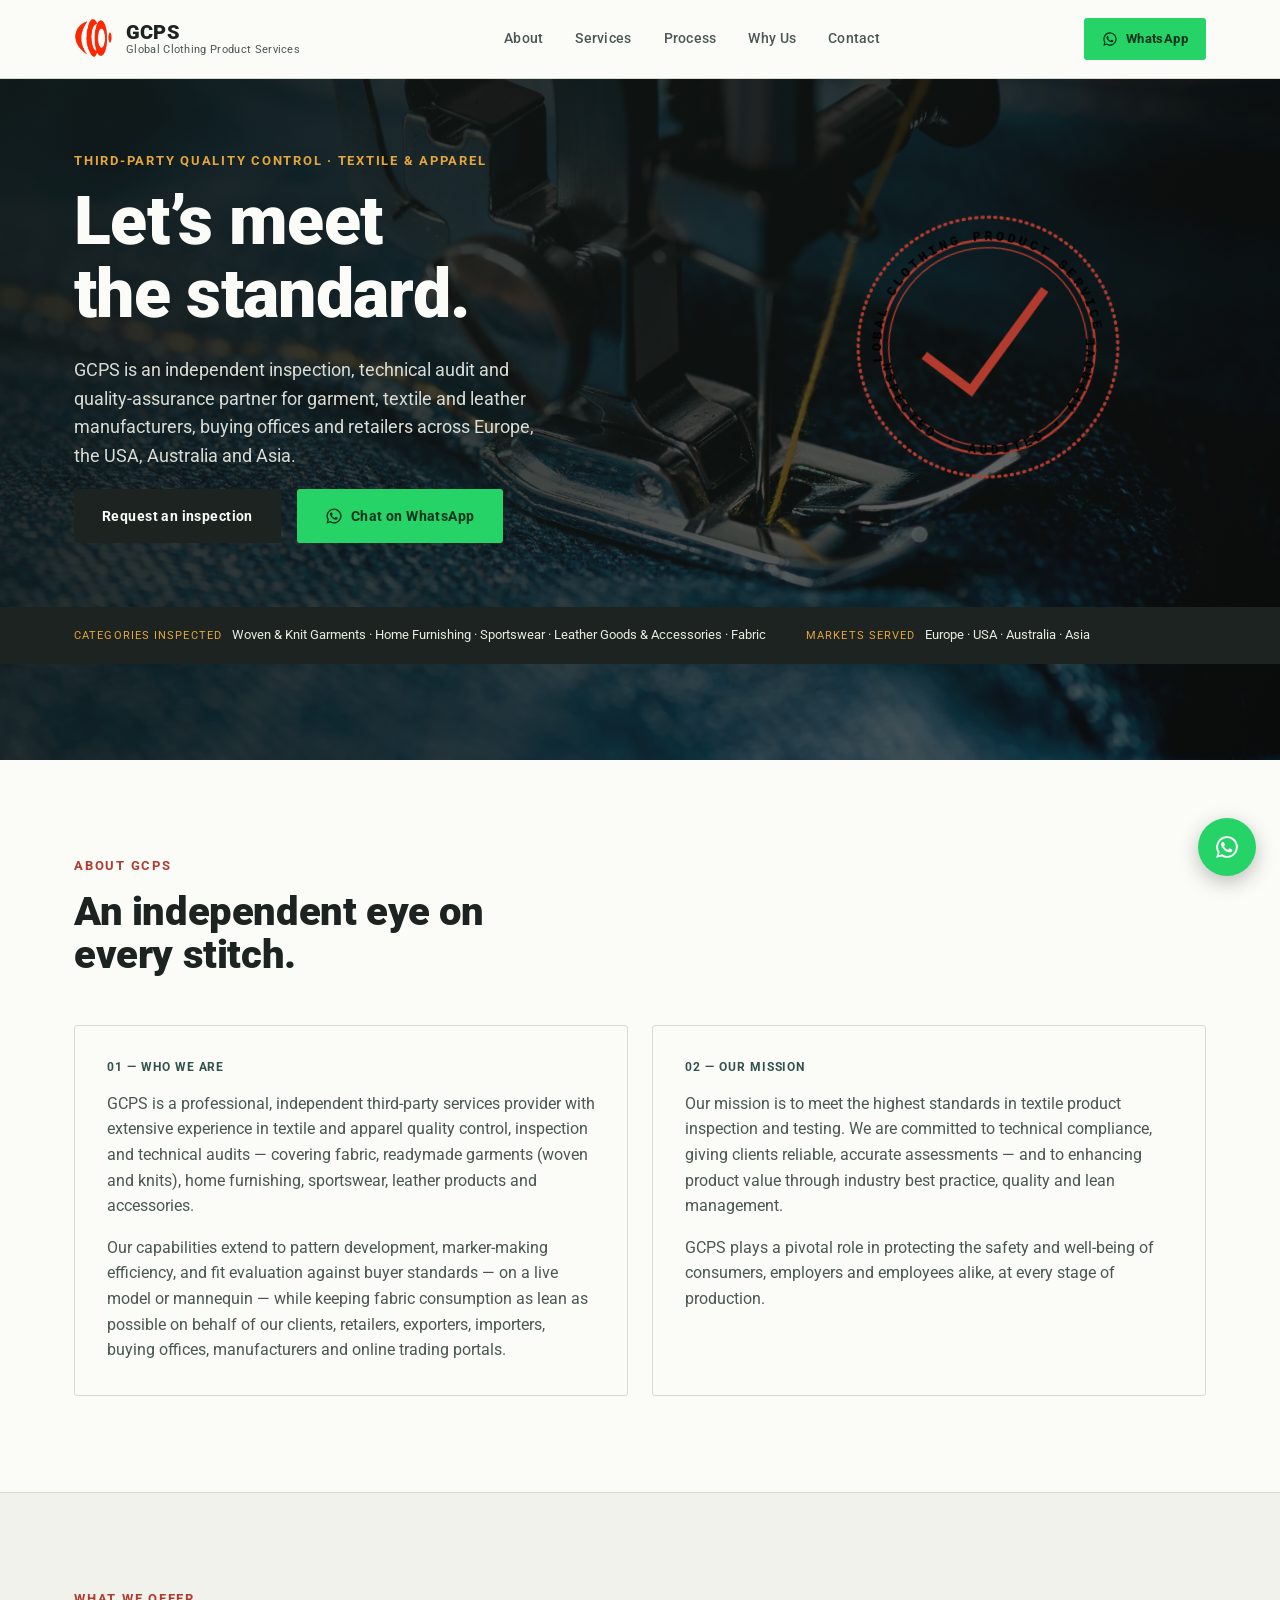
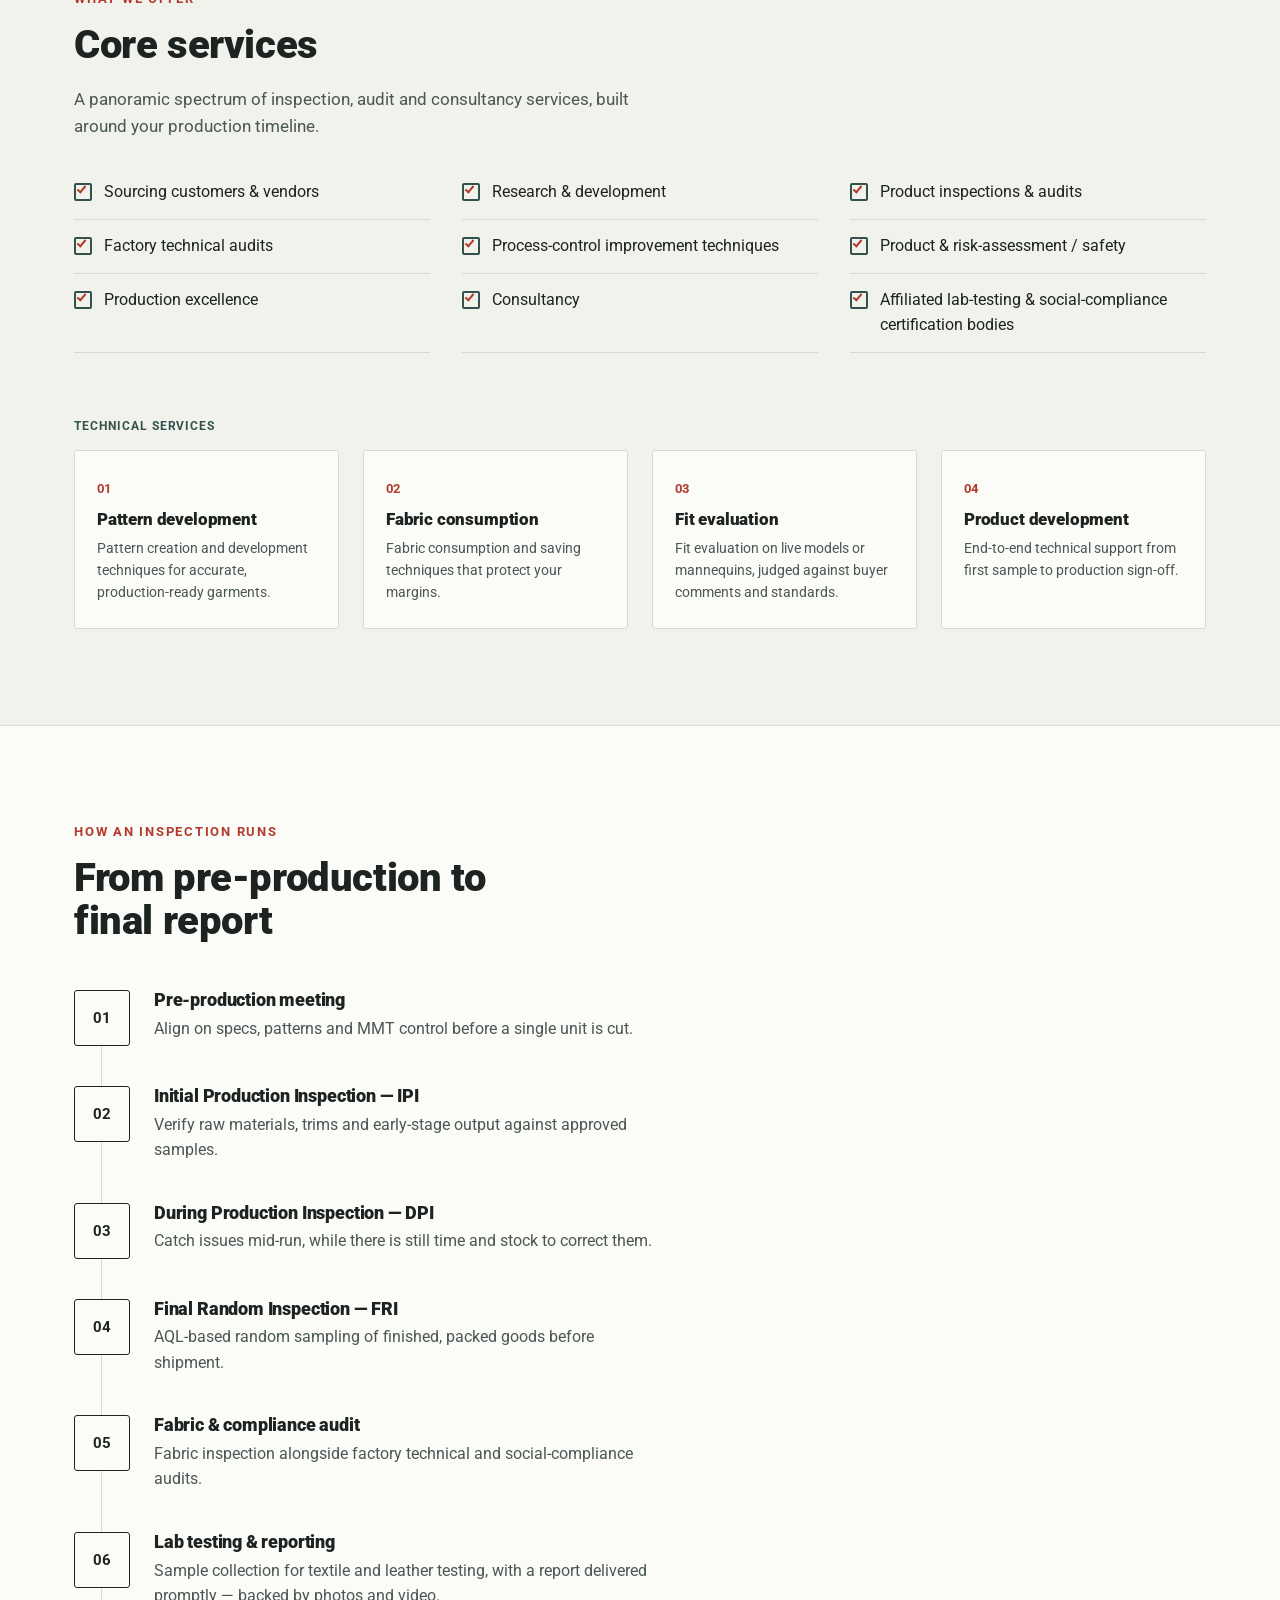
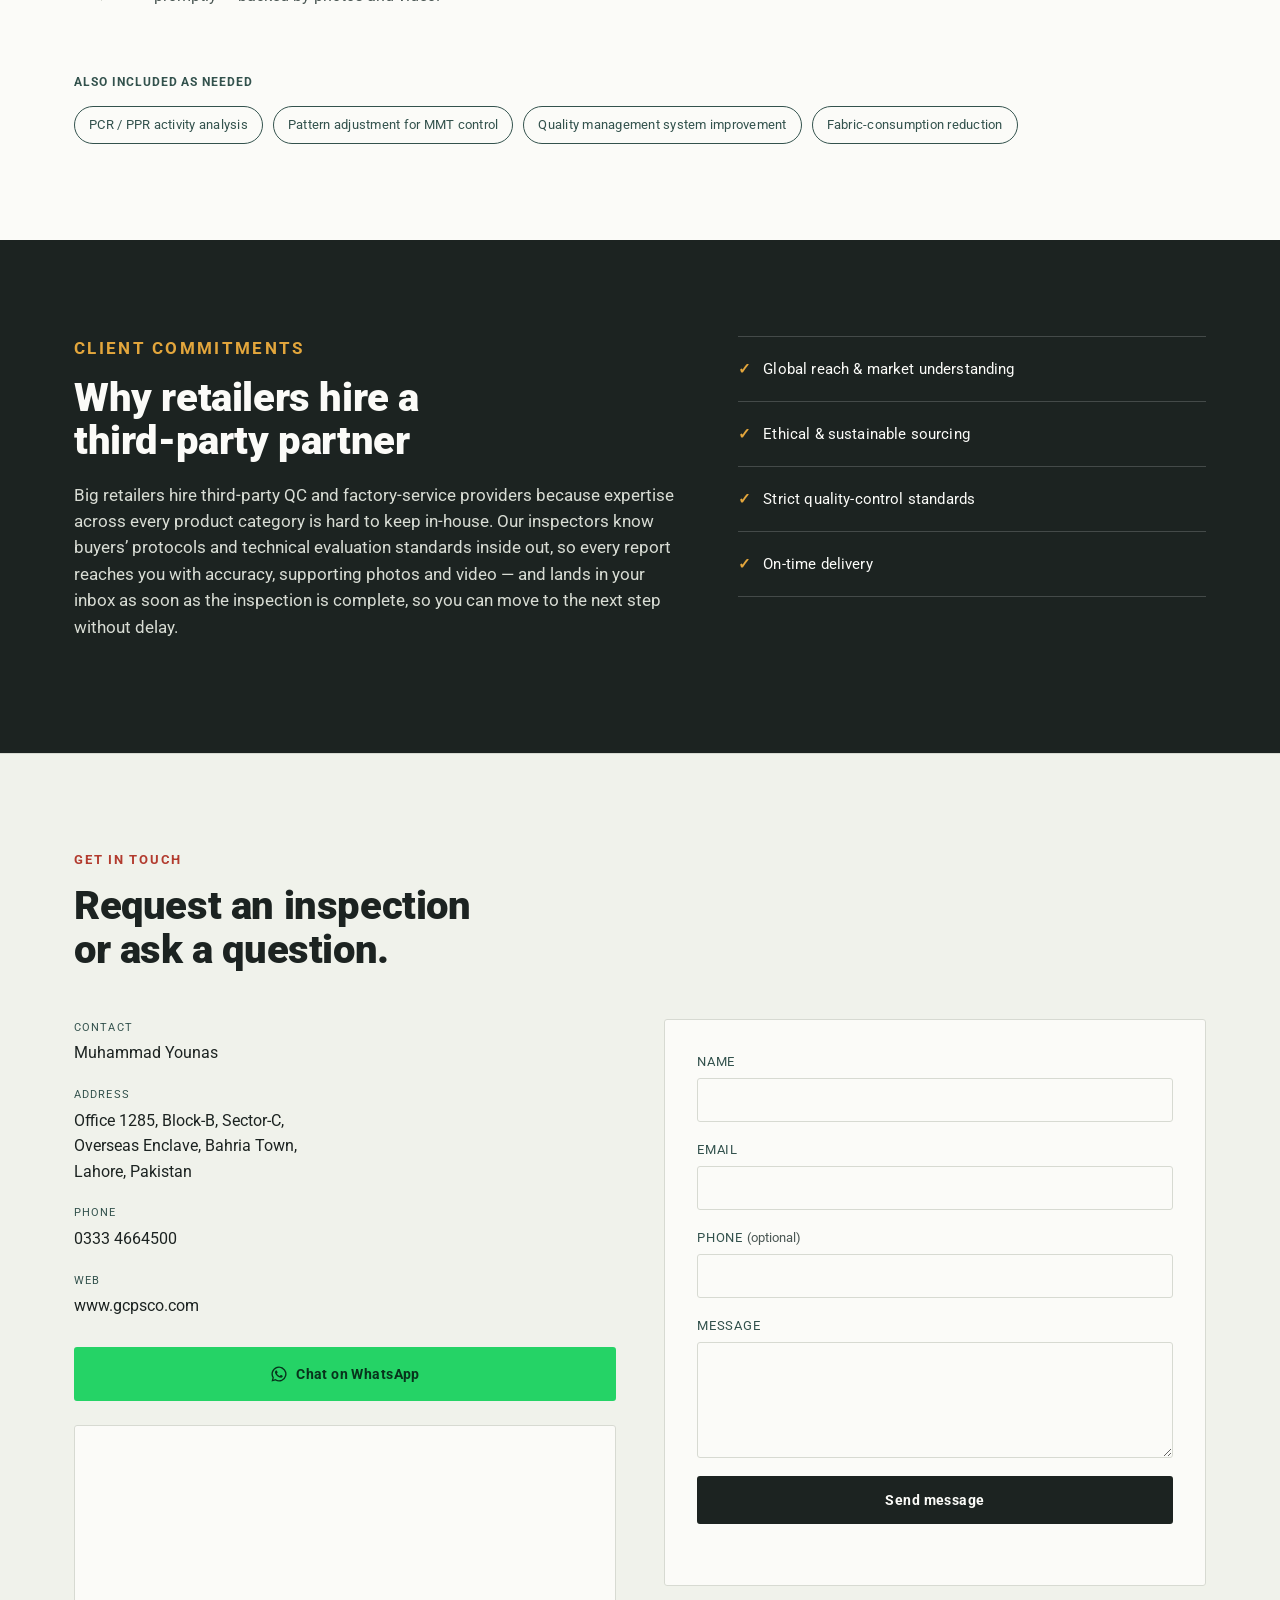
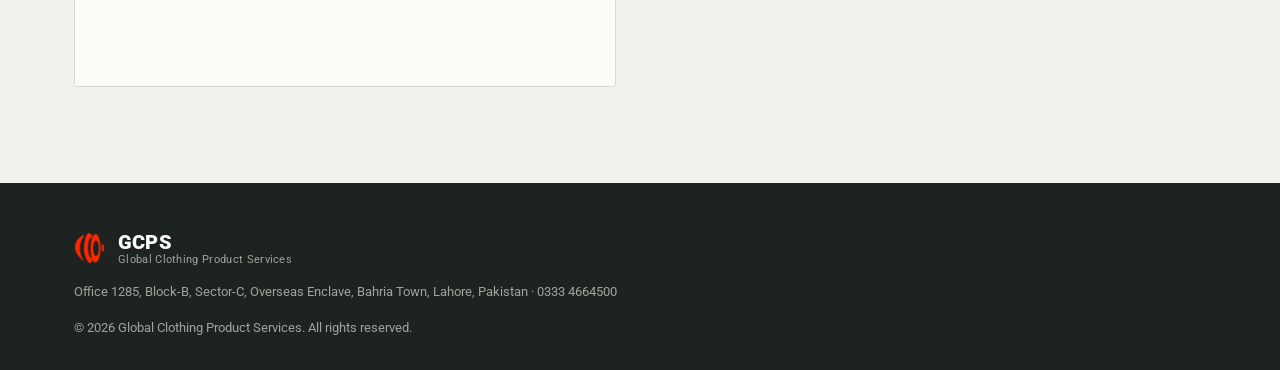
==== index.html @ 5f8834f4 "Add files via upload" ====
<!DOCTYPE html>
<html lang="en">
<head>
<meta charset="UTF-8" />
<meta name="viewport" content="width=device-width, initial-scale=1.0" />
<title>GCPS — Global Clothing Product Services | Textile &amp; Apparel Quality Control</title>
<meta name="description" content="Global Clothing Product Services (GCPS) is an independent third-party quality control, inspection and technical audit partner for garment, textile and leather manufacturers, buying offices and retailers." />

<link rel="preconnect" href="https://fonts.googleapis.com">
<link rel="preconnect" href="https://fonts.gstatic.com" crossorigin>
<link href="https://fonts.googleapis.com/css2?family=Roboto:wght@400;500;700;900&display=swap" rel="stylesheet">

<link rel="icon" type="image/png" href="[data-uri]" />
<link rel="apple-touch-icon" href="[data-uri]" />
<link rel="stylesheet" href="style.css" />
</head>
<body>

<a class="skip-link" href="#main">Skip to content</a>

<header class="site-header" id="top">
  <div class="header-inner container">
    <a class="brand" href="#top" aria-label="GCPS home">
      <span class="brand-mark">
        <img src="[data-uri]" alt="GCPS logo" class="logo-img" />
      </span>
      <span class="brand-text">
        <span class="brand-name">GCPS</span>
        <span class="brand-sub">Global Clothing Product Services</span>
      </span>
    </a>

    <nav class="site-nav" id="siteNav">
      <a href="#about">About</a>
      <a href="#services">Services</a>
      <a href="#process">Process</a>
      <a href="#why">Why Us</a>
      <a href="#contact">Contact</a>
    </nav>

    <div class="header-actions">
      <a class="btn btn-whatsapp btn-small" href="https://wa.me/923334664500?text=Hello%20GCPS%2C%20I%27d%20like%20to%20ask%20about%20an%20inspection." target="_blank" rel="noopener">
        <svg width="16" height="16" viewBox="0 0 24 24" aria-hidden="true"><path fill="currentColor" d="M12 2a10 10 0 0 0-8.6 15.1L2 22l5.1-1.3A10 10 0 1 0 12 2Zm0 18.2a8.2 8.2 0 0 1-4.2-1.2l-.3-.2-3.1.8.8-3-.2-.3A8.2 8.2 0 1 1 12 20.2Zm4.5-6.1c-.2-.1-1.5-.7-1.7-.8-.2-.1-.4-.1-.6.1s-.7.8-.9 1c-.2.2-.3.2-.6.1a6.7 6.7 0 0 1-2-1.2 7.4 7.4 0 0 1-1.4-1.7c-.1-.2 0-.4.1-.5l.4-.5.3-.4c.1-.1.1-.3 0-.4s-.6-1.5-.8-2c-.2-.5-.4-.4-.6-.4h-.5c-.2 0-.5.1-.7.3a2.9 2.9 0 0 0-.9 2.1c0 1.2.9 2.4 1 2.6.1.2 1.8 2.8 4.4 3.9a13.9 13.9 0 0 0 1.5.5 3.5 3.5 0 0 0 1.6.1c.5-.1 1.5-.6 1.7-1.2.2-.6.2-1.1.1-1.2s-.2-.2-.4-.3Z"/></svg>
        WhatsApp
      </a>
      <button class="nav-toggle" id="navToggle" aria-label="Toggle menu" aria-expanded="false" aria-controls="siteNav">
        <span></span><span></span><span></span>
      </button>
    </div>
  </div>
</header>

<main id="main">

  <!-- HERO -->
  <section class="hero" id="home">
    <div class="container hero-inner">
      <div class="hero-copy">
        <p class="eyebrow">Third-Party Quality Control · Textile &amp; Apparel</p>
        <h1>Let&rsquo;s meet<br>the standard.</h1>
        <p class="hero-lead">
          GCPS is an independent inspection, technical audit and quality-assurance
          partner for garment, textile and leather manufacturers, buying offices
          and retailers across Europe, the USA, Australia and Asia.
        </p>
        <div class="hero-actions">
          <a class="btn btn-primary" href="#contact">Request an inspection</a>
          <a class="btn btn-whatsapp" href="https://wa.me/923334664500?text=Hello%20GCPS%2C%20I%27d%20like%20to%20ask%20about%20an%20inspection." target="_blank" rel="noopener">
            <svg width="18" height="18" viewBox="0 0 24 24" aria-hidden="true"><path fill="currentColor" d="M12 2a10 10 0 0 0-8.6 15.1L2 22l5.1-1.3A10 10 0 1 0 12 2Zm0 18.2a8.2 8.2 0 0 1-4.2-1.2l-.3-.2-3.1.8.8-3-.2-.3A8.2 8.2 0 1 1 12 20.2Zm4.5-6.1c-.2-.1-1.5-.7-1.7-.8-.2-.1-.4-.1-.6.1s-.7.8-.9 1c-.2.2-.3.2-.6.1a6.7 6.7 0 0 1-2-1.2 7.4 7.4 0 0 1-1.4-1.7c-.1-.2 0-.4.1-.5l.4-.5.3-.4c.1-.1.1-.3 0-.4s-.6-1.5-.8-2c-.2-.5-.4-.4-.6-.4h-.5c-.2 0-.5.1-.7.3a2.9 2.9 0 0 0-.9 2.1c0 1.2.9 2.4 1 2.6.1.2 1.8 2.8 4.4 3.9a13.9 13.9 0 0 0 1.5.5 3.5 3.5 0 0 0 1.6.1c.5-.1 1.5-.6 1.7-1.2.2-.6.2-1.1.1-1.2s-.2-.2-.4-.3Z"/></svg>
            Chat on WhatsApp
          </a>
        </div>
      </div>

      <div class="hero-stamp" aria-hidden="true">
        <svg class="stamp-svg" viewBox="0 0 220 220">
          <defs>
            <path id="stampCircleTop" d="M 110,110 m -84,0 a 84,84 0 1,1 168,0" fill="none"/>
            <path id="stampCircleBottom" d="M 110,110 m -84,0 a 84,84 0 1,0 168,0" fill="none"/>
          </defs>
          <circle cx="110" cy="110" r="102" fill="none" stroke="currentColor" stroke-width="2.5" stroke-dasharray="1 4" stroke-linecap="round"/>
          <circle cx="110" cy="110" r="84" fill="none" stroke="currentColor" stroke-width="2"/>
          <circle cx="110" cy="110" r="78" fill="none" stroke="currentColor" stroke-width="1"/>
          <text font-family="'IBM Plex Mono', monospace" font-size="10.5" font-weight="600" letter-spacing="2.5">
            <textPath href="#stampCircleTop" startOffset="50%" text-anchor="middle">GLOBAL CLOTHING PRODUCT SERVICES</textPath>
          </text>
          <text font-family="'IBM Plex Mono', monospace" font-size="10.5" font-weight="600" letter-spacing="3">
            <textPath href="#stampCircleBottom" startOffset="50%" text-anchor="middle">INSPECTED &#8226; AUDITED &#8226; APPROVED</textPath>
          </text>
          <path d="M62 112l30 30 66-68" fill="none" stroke="currentColor" stroke-width="7" stroke-linecap="square" stroke-linejoin="miter"/>
        </svg>
      </div>
    </div>

    <div class="coverage-strip">
      <div class="container coverage-inner">
        <div class="coverage-group">
          <span class="coverage-label">Categories inspected</span>
          <span class="coverage-items">Woven &amp; Knit Garments &middot; Home Furnishing &middot; Sportswear &middot; Leather Goods &amp; Accessories &middot; Fabric</span>
        </div>
        <div class="coverage-divider" aria-hidden="true"></div>
        <div class="coverage-group">
          <span class="coverage-label">Markets served</span>
          <span class="coverage-items">Europe &middot; USA &middot; Australia &middot; Asia</span>
        </div>
      </div>
    </div>
  </section>

  <!-- ABOUT -->
  <section class="about" id="about">
    <div class="container">
      <p class="eyebrow">About GCPS</p>
      <h2>An independent eye on every stitch.</h2>

      <div class="about-grid">
        <article class="about-card reveal">
          <span class="card-label">01 &mdash; Who we are</span>
          <p>
            GCPS is a professional, independent third-party services provider with
            extensive experience in textile and apparel quality control, inspection
            and technical audits &mdash; covering fabric, readymade garments (woven and
            knits), home furnishing, sportswear, leather products and accessories.
          </p>
          <p>
            Our capabilities extend to pattern development, marker-making
            efficiency, and fit evaluation against buyer standards &mdash; on a live
            model or mannequin &mdash; while keeping fabric consumption as lean as
            possible on behalf of our clients, retailers, exporters, importers,
            buying offices, manufacturers and online trading portals.
          </p>
        </article>

        <article class="about-card reveal">
          <span class="card-label">02 &mdash; Our mission</span>
          <p>
            Our mission is to meet the highest standards in textile product
            inspection and testing. We are committed to technical compliance,
            giving clients reliable, accurate assessments &mdash; and to enhancing
            product value through industry best practice, quality and lean
            management.
          </p>
          <p>
            GCPS plays a pivotal role in protecting the safety and well-being of
            consumers, employers and employees alike, at every stage of
            production.
          </p>
        </article>
      </div>
    </div>
  </section>

  <!-- SERVICES -->
  <section class="services" id="services">
    <div class="container">
      <p class="eyebrow">What We Offer</p>
      <h2>Core services</h2>
      <p class="section-lead">
        A panoramic spectrum of inspection, audit and consultancy services,
        built around your production timeline.
      </p>

      <ul class="checklist reveal">
        <li><span class="check-box" aria-hidden="true"></span>Sourcing customers &amp; vendors</li>
        <li><span class="check-box" aria-hidden="true"></span>Research &amp; development</li>
        <li><span class="check-box" aria-hidden="true"></span>Product inspections &amp; audits</li>
        <li><span class="check-box" aria-hidden="true"></span>Factory technical audits</li>
        <li><span class="check-box" aria-hidden="true"></span>Process-control improvement techniques</li>
        <li><span class="check-box" aria-hidden="true"></span>Product &amp; risk-assessment / safety</li>
        <li><span class="check-box" aria-hidden="true"></span>Production excellence</li>
        <li><span class="check-box" aria-hidden="true"></span>Consultancy</li>
        <li><span class="check-box" aria-hidden="true"></span>Affiliated lab-testing &amp; social-compliance certification bodies</li>
      </ul>

      <div class="services-sub reveal">
        <span class="card-label">Technical services</span>
        <div class="tech-grid">
          <div class="tech-card">
            <span class="tech-index">01</span>
            <h3>Pattern development</h3>
            <p>Pattern creation and development techniques for accurate, production-ready garments.</p>
          </div>
          <div class="tech-card">
            <span class="tech-index">02</span>
            <h3>Fabric consumption</h3>
            <p>Fabric consumption and saving techniques that protect your margins.</p>
          </div>
          <div class="tech-card">
            <span class="tech-index">03</span>
            <h3>Fit evaluation</h3>
            <p>Fit evaluation on live models or mannequins, judged against buyer comments and standards.</p>
          </div>
          <div class="tech-card">
            <span class="tech-index">04</span>
            <h3>Product development</h3>
            <p>End-to-end technical support from first sample to production sign-off.</p>
          </div>
        </div>
      </div>
    </div>
  </section>

  <!-- PROCESS -->
  <section class="process" id="process">
    <div class="container">
      <p class="eyebrow">How An Inspection Runs</p>
      <h2>From pre-production to final report</h2>

      <ol class="timeline reveal">
        <li>
          <span class="timeline-index">01</span>
          <div>
            <h3>Pre-production meeting</h3>
            <p>Align on specs, patterns and MMT control before a single unit is cut.</p>
          </div>
        </li>
        <li>
          <span class="timeline-index">02</span>
          <div>
            <h3>Initial Production Inspection &mdash; IPI</h3>
            <p>Verify raw materials, trims and early-stage output against approved samples.</p>
          </div>
        </li>
        <li>
          <span class="timeline-index">03</span>
          <div>
            <h3>During Production Inspection &mdash; DPI</h3>
            <p>Catch issues mid-run, while there is still time and stock to correct them.</p>
          </div>
        </li>
        <li>
          <span class="timeline-index">04</span>
          <div>
            <h3>Final Random Inspection &mdash; FRI</h3>
            <p>AQL-based random sampling of finished, packed goods before shipment.</p>
          </div>
        </li>
        <li>
          <span class="timeline-index">05</span>
          <div>
            <h3>Fabric &amp; compliance audit</h3>
            <p>Fabric inspection alongside factory technical and social-compliance audits.</p>
          </div>
        </li>
        <li>
          <span class="timeline-index">06</span>
          <div>
            <h3>Lab testing &amp; reporting</h3>
            <p>Sample collection for textile and leather testing, with a report delivered promptly &mdash; backed by photos and video.</p>
          </div>
        </li>
      </ol>

      <div class="support-tags reveal">
        <span class="card-label">Also included as needed</span>
        <div class="tag-row">
          <span class="tag">PCR / PPR activity analysis</span>
          <span class="tag">Pattern adjustment for MMT control</span>
          <span class="tag">Quality management system improvement</span>
          <span class="tag">Fabric-consumption reduction</span>
        </div>
      </div>
    </div>
  </section>

  <!-- WHY -->
  <section class="why" id="why">
    <div class="container why-grid">
      <div>
        <p class="eyebrow">Client Commitments</p>
        <h2>Why retailers hire a third-party partner</h2>
        <p>
          Big retailers hire third-party QC and factory-service providers because
          expertise across every product category is hard to keep in-house. Our
          inspectors know buyers&rsquo; protocols and technical evaluation standards
          inside out, so every report reaches you with accuracy, supporting
          photos and video &mdash; and lands in your inbox as soon as the inspection
          is complete, so you can move to the next step without delay.
        </p>
      </div>
      <ul class="commitment-list reveal">
        <li>Global reach &amp; market understanding</li>
        <li>Ethical &amp; sustainable sourcing</li>
        <li>Strict quality-control standards</li>
        <li>On-time delivery</li>
      </ul>
    </div>
  </section>

  <!-- CONTACT -->
  <section class="contact" id="contact">
    <div class="container">
      <p class="eyebrow">Get In Touch</p>
      <h2>Request an inspection or ask a question.</h2>

      <div class="contact-grid">
        <div class="contact-details reveal">
          <dl>
            <div>
              <dt>Contact</dt>
              <dd>Muhammad Younas</dd>
            </div>
            <div>
              <dt>Address</dt>
              <dd>Office 1285, Block-B, Sector-C,<br>Overseas Enclave, Bahria Town,<br>Lahore, Pakistan</dd>
            </div>
            <div>
              <dt>Phone</dt>
              <dd><a href="tel:+923334664500">0333&nbsp;4664500</a></dd>
            </div>
            <div>
              <dt>Web</dt>
              <dd><a href="https://www.gcpsco.com" target="_blank" rel="noopener">www.gcpsco.com</a></dd>
            </div>
          </dl>

          <a class="btn btn-whatsapp btn-block" href="https://wa.me/923334664500?text=Hello%20GCPS%2C%20I%27d%20like%20to%20ask%20about%20an%20inspection." target="_blank" rel="noopener">
            <svg width="18" height="18" viewBox="0 0 24 24" aria-hidden="true"><path fill="currentColor" d="M12 2a10 10 0 0 0-8.6 15.1L2 22l5.1-1.3A10 10 0 1 0 12 2Zm0 18.2a8.2 8.2 0 0 1-4.2-1.2l-.3-.2-3.1.8.8-3-.2-.3A8.2 8.2 0 1 1 12 20.2Zm4.5-6.1c-.2-.1-1.5-.7-1.7-.8-.2-.1-.4-.1-.6.1s-.7.8-.9 1c-.2.2-.3.2-.6.1a6.7 6.7 0 0 1-2-1.2 7.4 7.4 0 0 1-1.4-1.7c-.1-.2 0-.4.1-.5l.4-.5.3-.4c.1-.1.1-.3 0-.4s-.6-1.5-.8-2c-.2-.5-.4-.4-.6-.4h-.5c-.2 0-.5.1-.7.3a2.9 2.9 0 0 0-.9 2.1c0 1.2.9 2.4 1 2.6.1.2 1.8 2.8 4.4 3.9a13.9 13.9 0 0 0 1.5.5 3.5 3.5 0 0 0 1.6.1c.5-.1 1.5-.6 1.7-1.2.2-.6.2-1.1.1-1.2s-.2-.2-.4-.3Z"/></svg>
            Chat on WhatsApp
          </a>

          <div class="map-embed">
            <iframe
              title="GCPS location — Bahria Town, Lahore"
              src="https://www.google.com/maps?q=Overseas+Enclave+Sector+C+Bahria+Town+Lahore+Pakistan&output=embed"
              loading="lazy"
              referrerpolicy="no-referrer-when-downgrade">
            </iframe>
          </div>
        </div>

        <form class="contact-form reveal" id="contactForm" novalidate>
          <div class="form-row">
            <label for="name">Name</label>
            <input type="text" id="name" name="name" required autocomplete="name" />
          </div>
          <div class="form-row">
            <label for="email">Email</label>
            <input type="email" id="email" name="email" required autocomplete="email" />
          </div>
          <div class="form-row">
            <label for="phone">Phone <span>(optional)</span></label>
            <input type="tel" id="phone" name="phone" autocomplete="tel" />
          </div>
          <div class="form-row">
            <label for="message">Message</label>
            <textarea id="message" name="message" rows="5" required></textarea>
          </div>
          <button type="submit" class="btn btn-primary btn-block">Send message</button>
          <p class="form-note" id="formNote" role="status" aria-live="polite"></p>
        </form>
      </div>
    </div>
  </section>

</main>

<footer class="site-footer">
  <div class="container footer-inner">
    <div class="brand footer-brand">
      <span class="brand-mark">
        <img src="[data-uri]" alt="GCPS logo" class="logo-img" />
      </span>
      <span class="brand-text">
        <span class="brand-name">GCPS</span>
        <span class="brand-sub">Global Clothing Product Services</span>
      </span>
    </div>
    <p class="footer-address">Office 1285, Block-B, Sector-C, Overseas Enclave, Bahria Town, Lahore, Pakistan &middot; <a href="tel:+923334664500">0333 4664500</a></p>
    <p class="footer-copy">&copy; <span id="year"></span> Global Clothing Product Services. All rights reserved.</p>
  </div>
</footer>

<a class="whatsapp-float" href="https://wa.me/923334664500?text=Hello%20GCPS%2C%20I%27d%20like%20to%20ask%20about%20an%20inspection." target="_blank" rel="noopener" aria-label="Chat with GCPS on WhatsApp">
  <svg width="26" height="26" viewBox="0 0 24 24" aria-hidden="true"><path fill="currentColor" d="M12 2a10 10 0 0 0-8.6 15.1L2 22l5.1-1.3A10 10 0 1 0 12 2Zm0 18.2a8.2 8.2 0 0 1-4.2-1.2l-.3-.2-3.1.8.8-3-.2-.3A8.2 8.2 0 1 1 12 20.2Zm4.5-6.1c-.2-.1-1.5-.7-1.7-.8-.2-.1-.4-.1-.6.1s-.7.8-.9 1c-.2.2-.3.2-.6.1a6.7 6.7 0 0 1-2-1.2 7.4 7.4 0 0 1-1.4-1.7c-.1-.2 0-.4.1-.5l.4-.5.3-.4c.1-.1.1-.3 0-.4s-.6-1.5-.8-2c-.2-.5-.4-.4-.6-.4h-.5c-.2 0-.5.1-.7.3a2.9 2.9 0 0 0-.9 2.1c0 1.2.9 2.4 1 2.6.1.2 1.8 2.8 4.4 3.9a13.9 13.9 0 0 0 1.5.5 3.5 3.5 0 0 0 1.6.1c.5-.1 1.5-.6 1.7-1.2.2-.6.2-1.1.1-1.2s-.2-.2-.4-.3Z"/></svg>
</a>

<button class="back-to-top" id="backToTop" aria-label="Back to top">
  <svg width="18" height="18" viewBox="0 0 24 24"><path fill="none" stroke="currentColor" stroke-width="2.5" d="M6 14l6-6 6 6"/></svg>
</button>

<script src="script.js"></script>
</body>
</html>
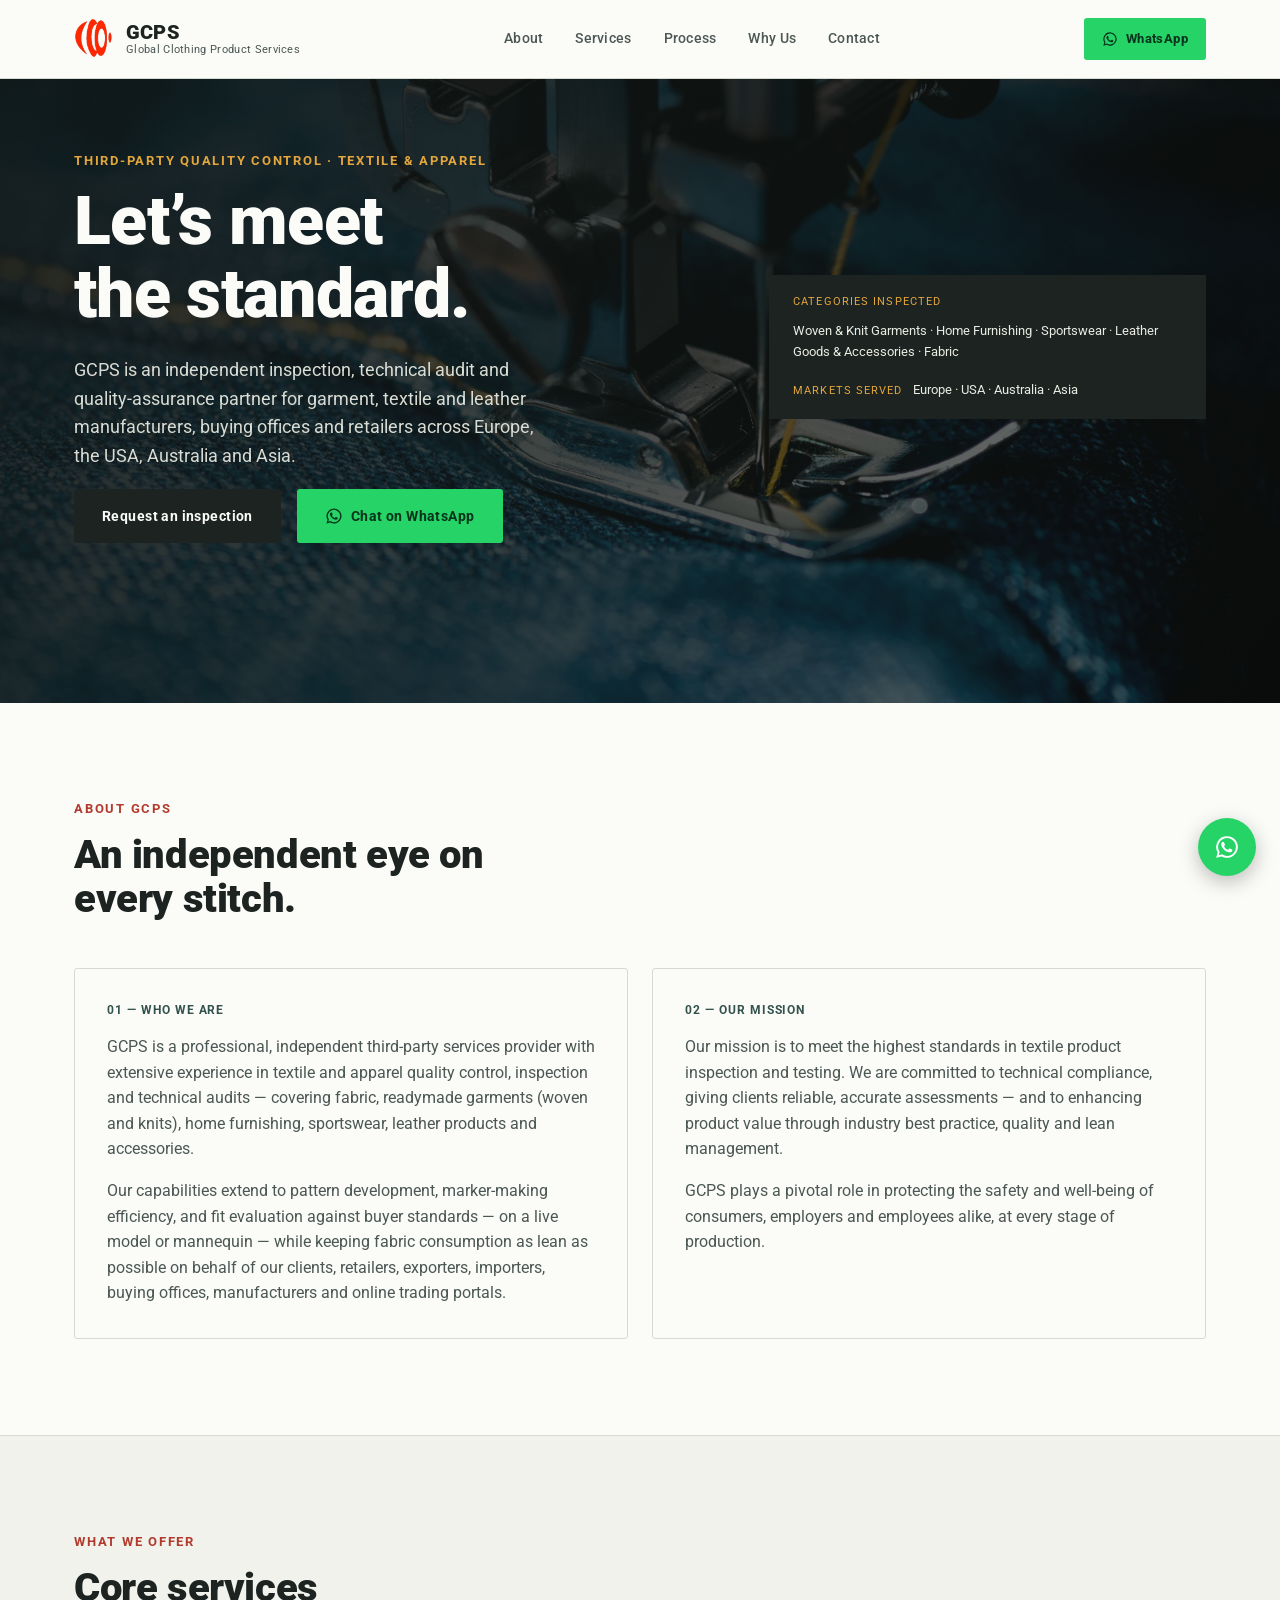
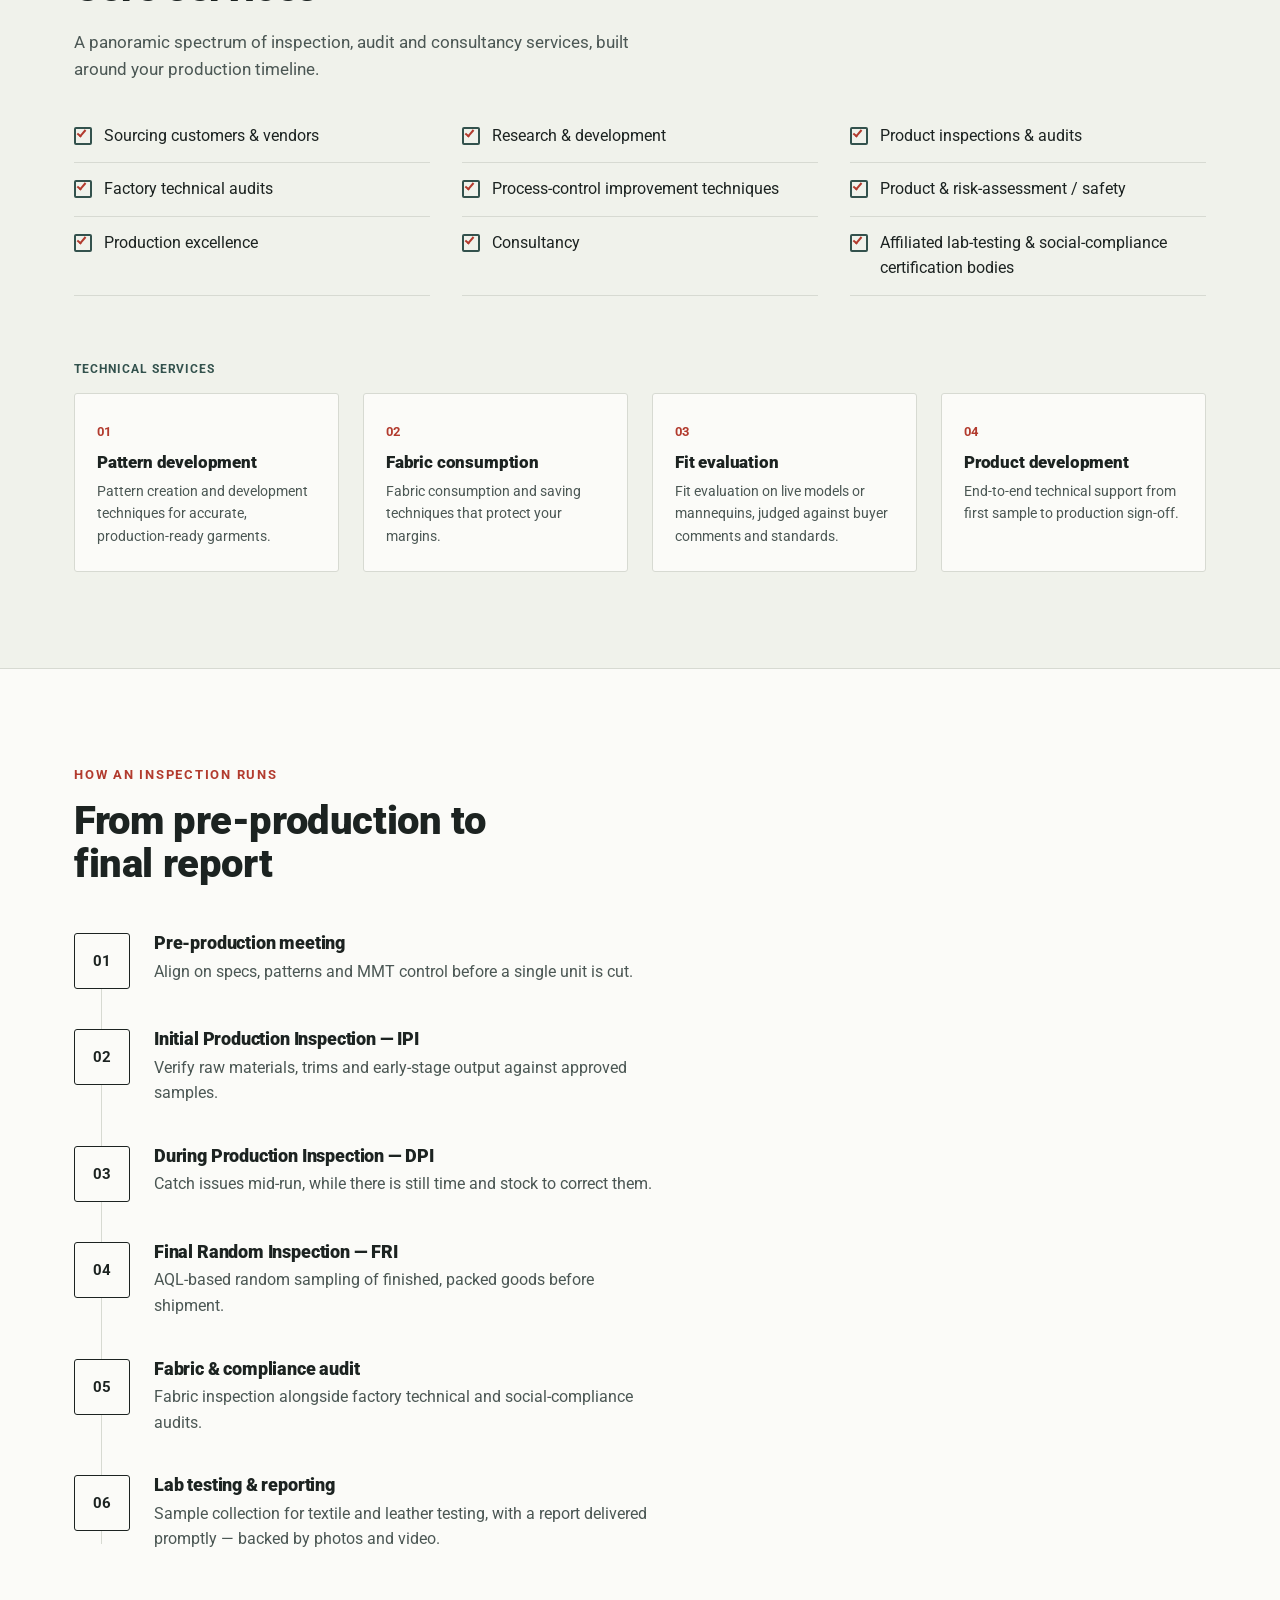
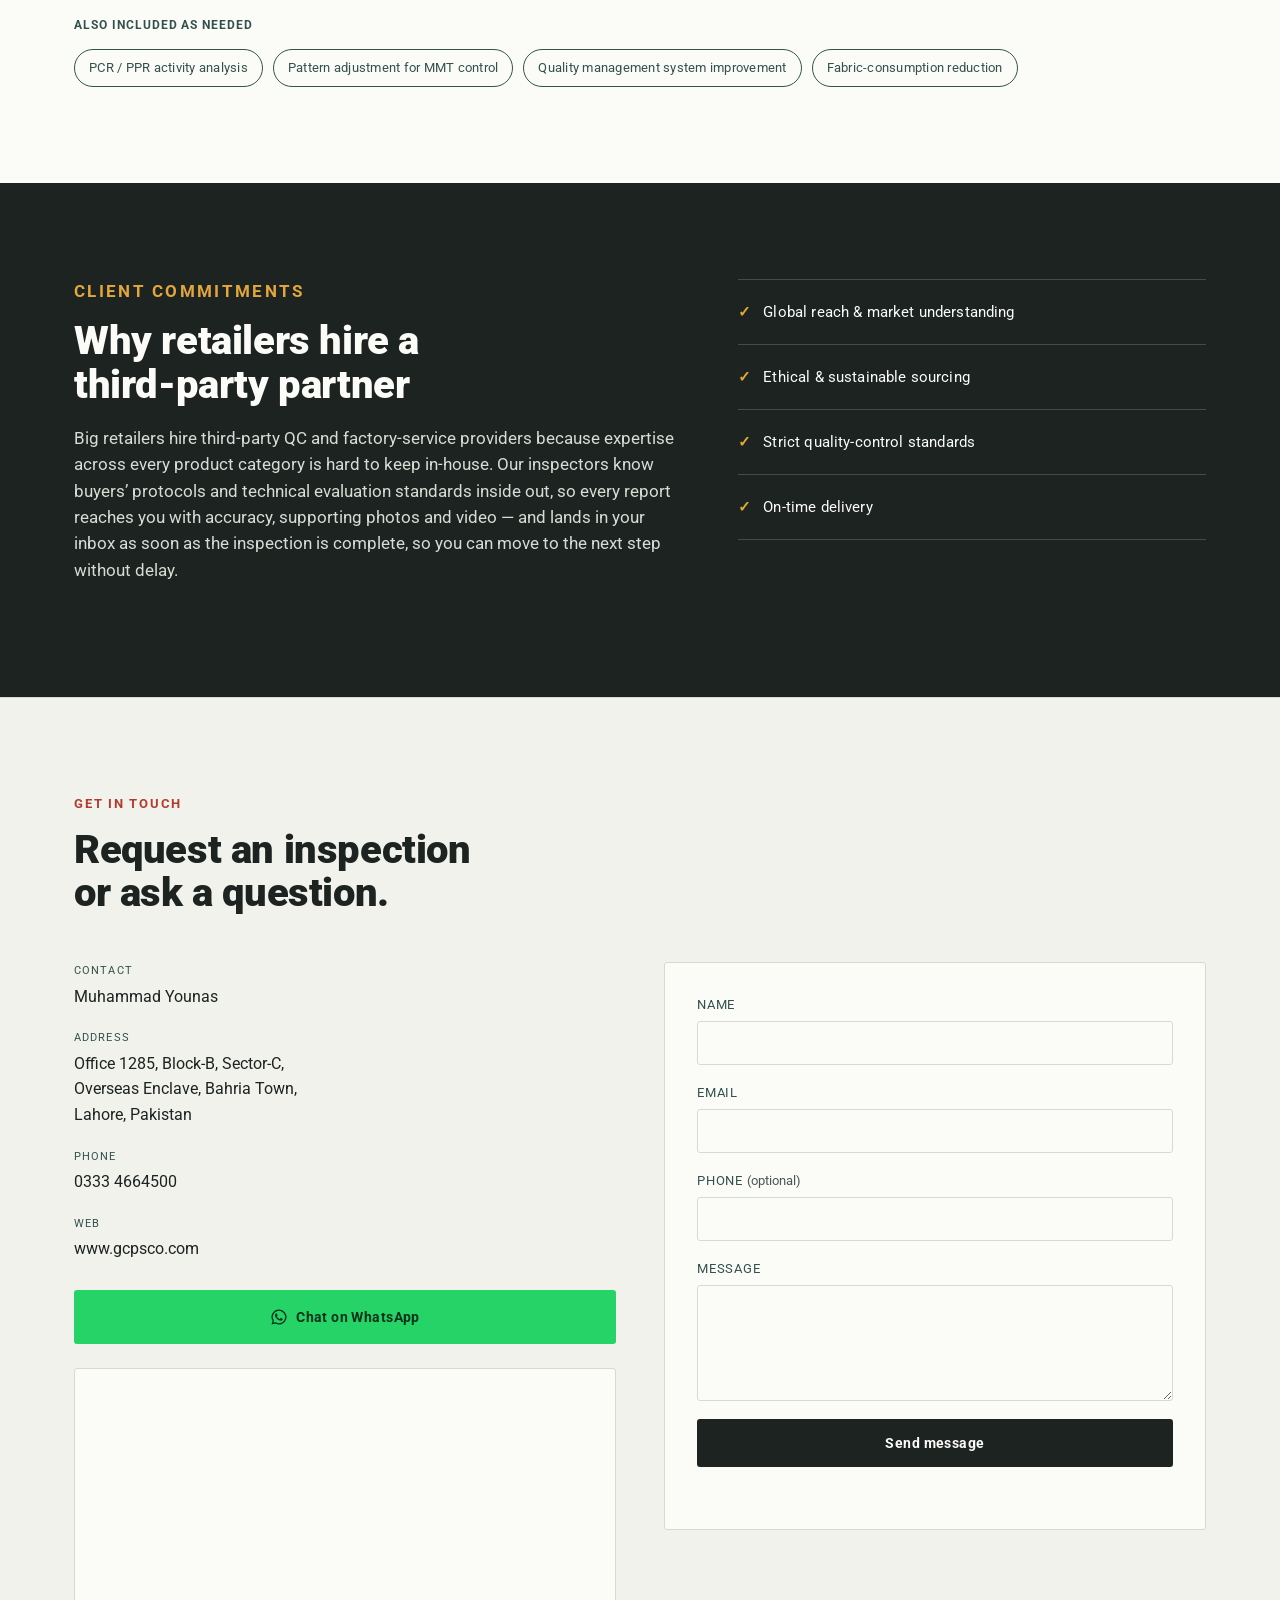
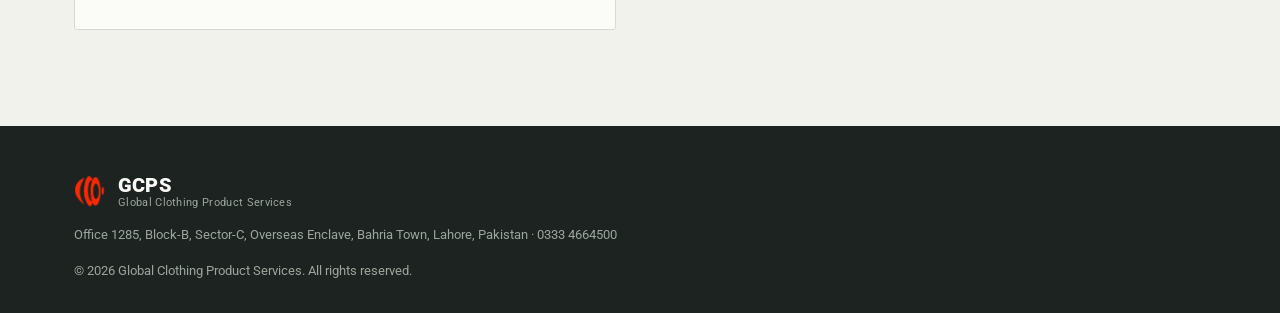
==== commit ea355af1: "index.html" ====
--- a/index.html
+++ b/index.html
@@ -71,26 +71,6 @@
           </a>
         </div>
       </div>
-
-      <div class="hero-stamp" aria-hidden="true">
-        <svg class="stamp-svg" viewBox="0 0 220 220">
-          <defs>
-            <path id="stampCircleTop" d="M 110,110 m -84,0 a 84,84 0 1,1 168,0" fill="none"/>
-            <path id="stampCircleBottom" d="M 110,110 m -84,0 a 84,84 0 1,0 168,0" fill="none"/>
-          </defs>
-          <circle cx="110" cy="110" r="102" fill="none" stroke="currentColor" stroke-width="2.5" stroke-dasharray="1 4" stroke-linecap="round"/>
-          <circle cx="110" cy="110" r="84" fill="none" stroke="currentColor" stroke-width="2"/>
-          <circle cx="110" cy="110" r="78" fill="none" stroke="currentColor" stroke-width="1"/>
-          <text font-family="'IBM Plex Mono', monospace" font-size="10.5" font-weight="600" letter-spacing="2.5">
-            <textPath href="#stampCircleTop" startOffset="50%" text-anchor="middle">GLOBAL CLOTHING PRODUCT SERVICES</textPath>
-          </text>
-          <text font-family="'IBM Plex Mono', monospace" font-size="10.5" font-weight="600" letter-spacing="3">
-            <textPath href="#stampCircleBottom" startOffset="50%" text-anchor="middle">INSPECTED &#8226; AUDITED &#8226; APPROVED</textPath>
-          </text>
-          <path d="M62 112l30 30 66-68" fill="none" stroke="currentColor" stroke-width="7" stroke-linecap="square" stroke-linejoin="miter"/>
-        </svg>
-      </div>
-    </div>
 
     <div class="coverage-strip">
       <div class="container coverage-inner">
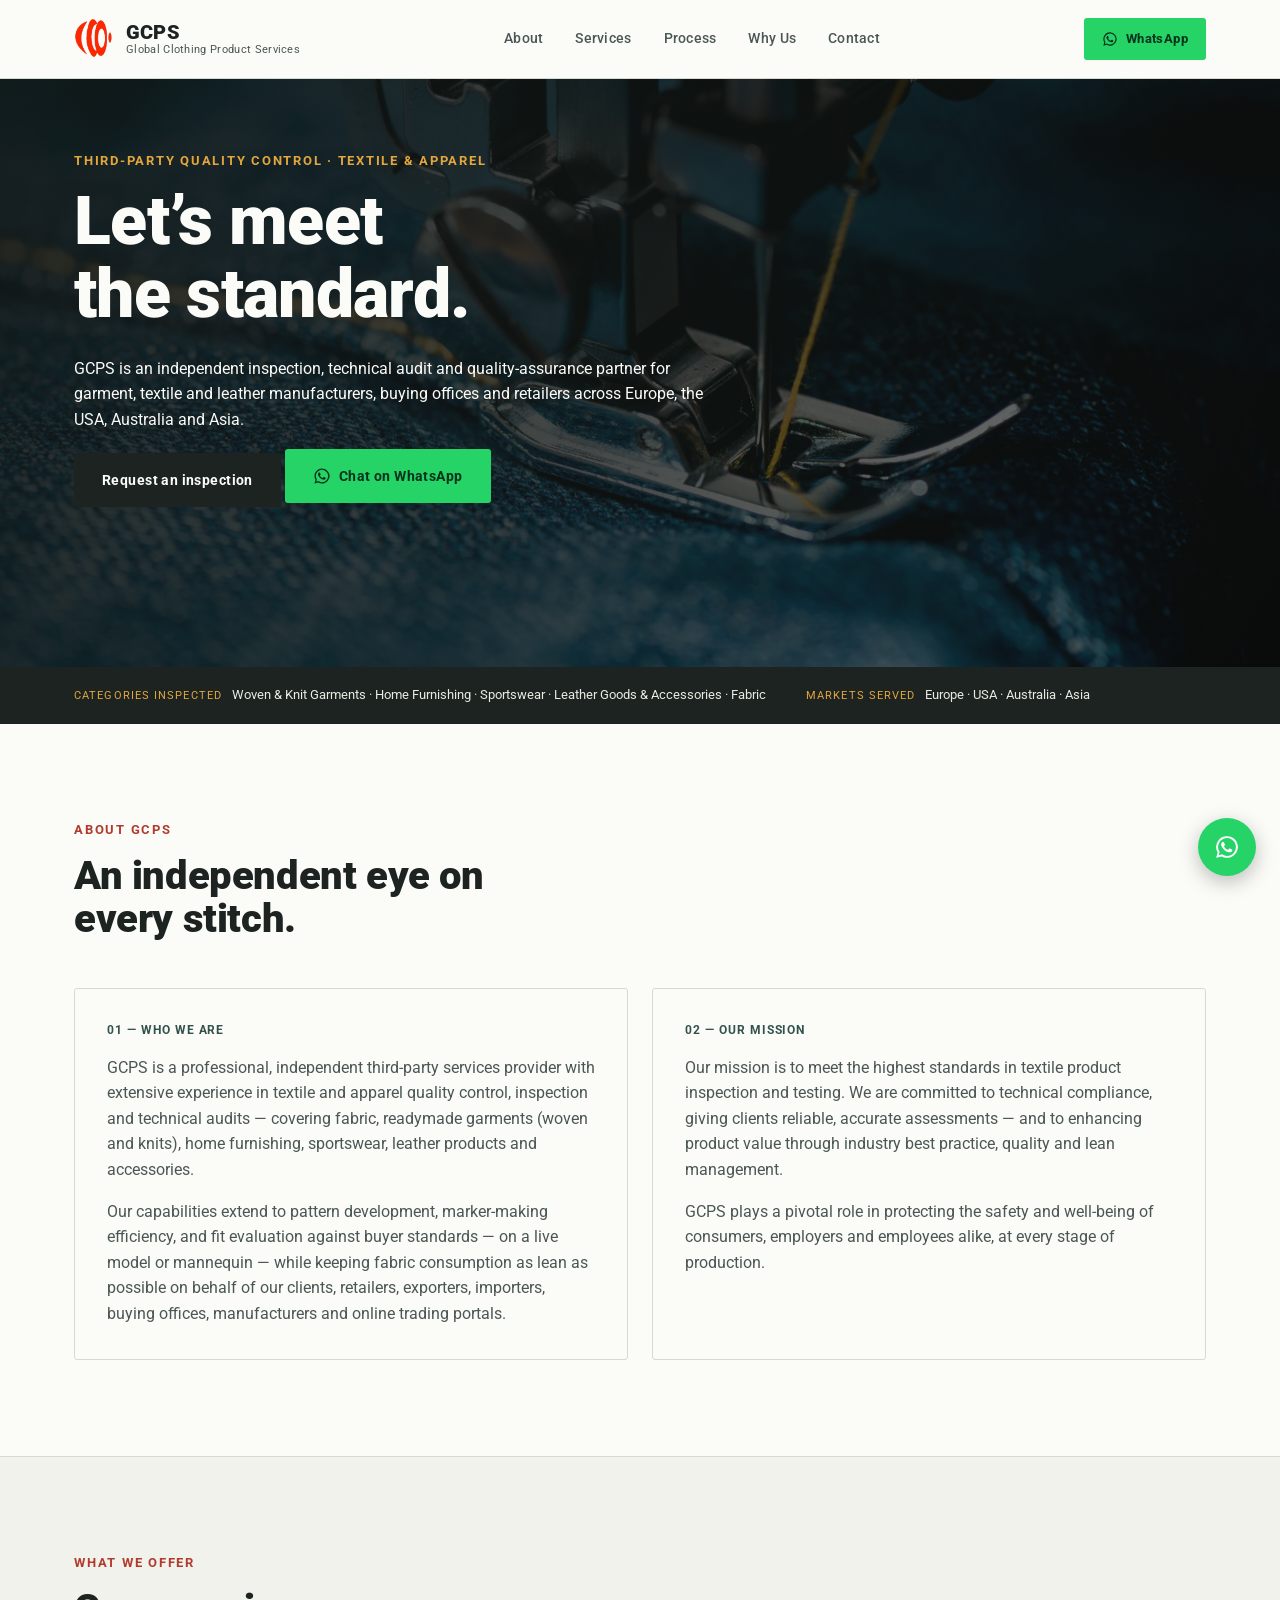
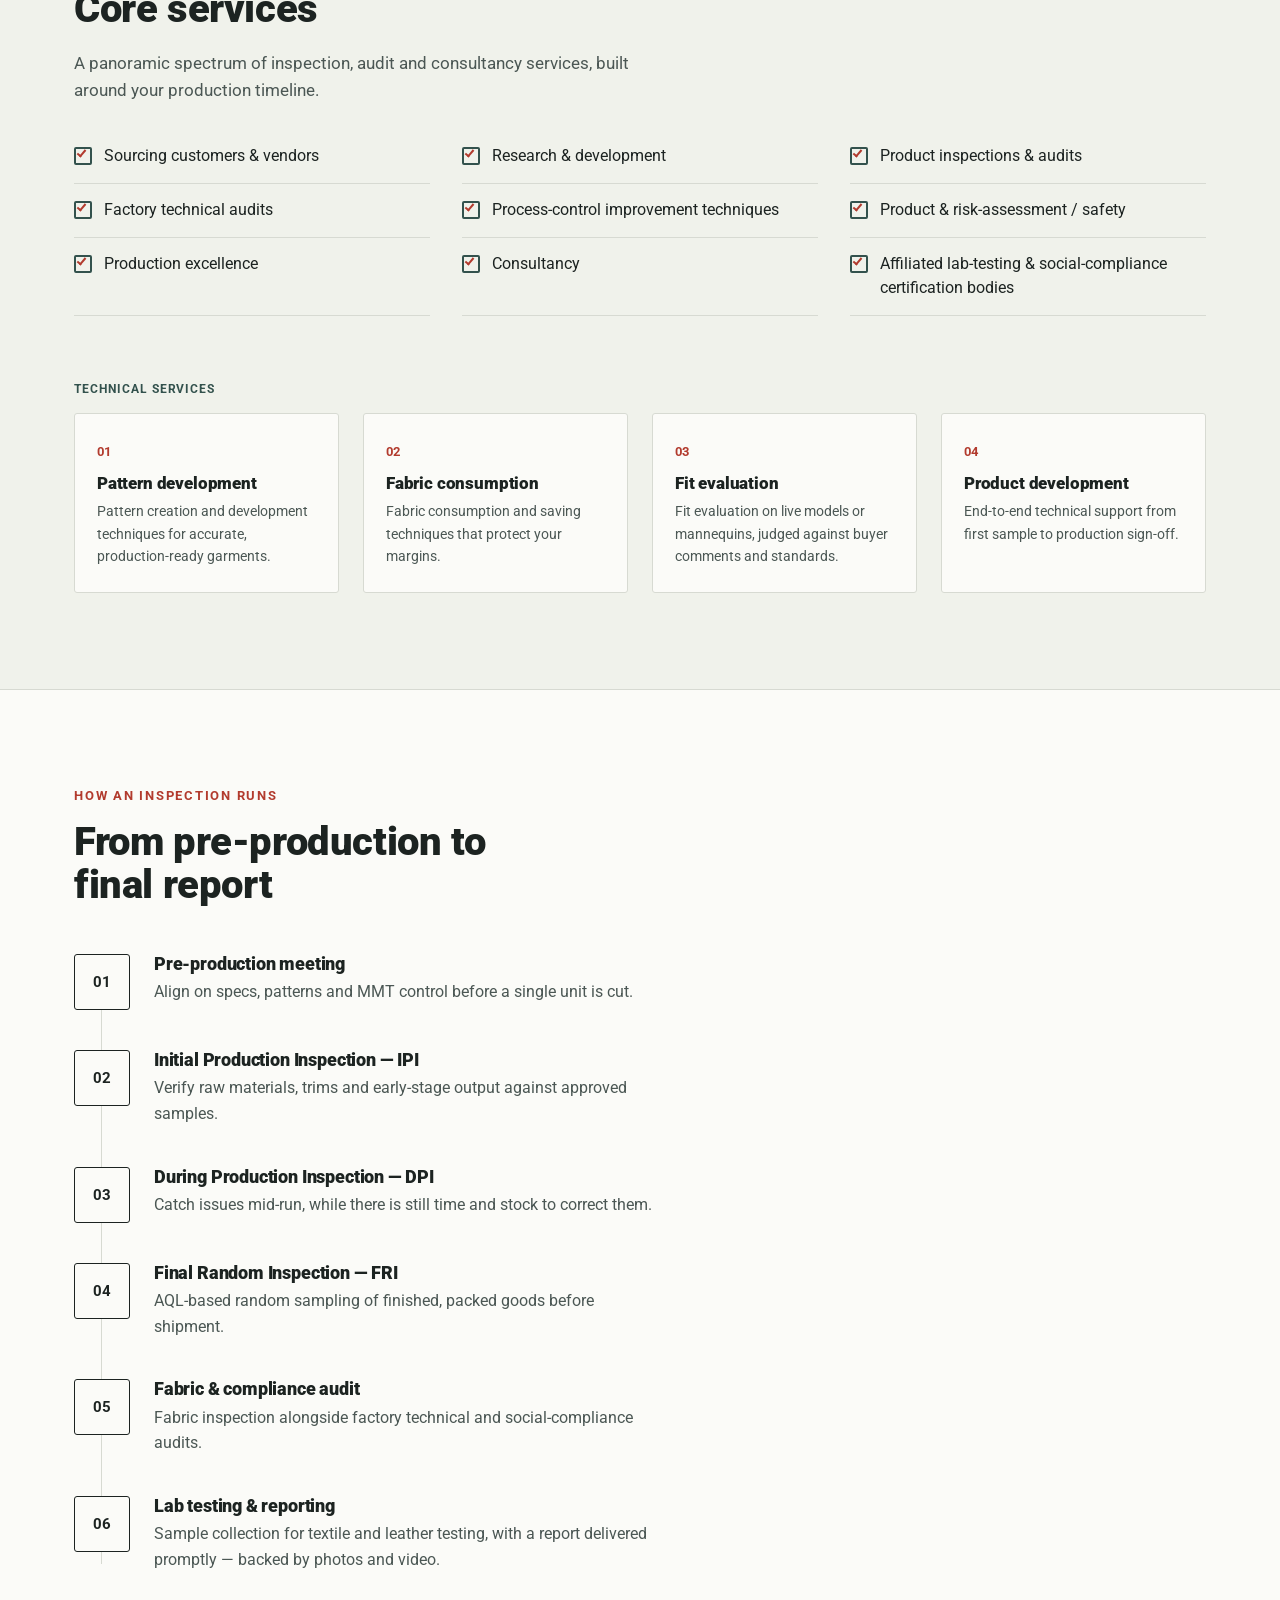
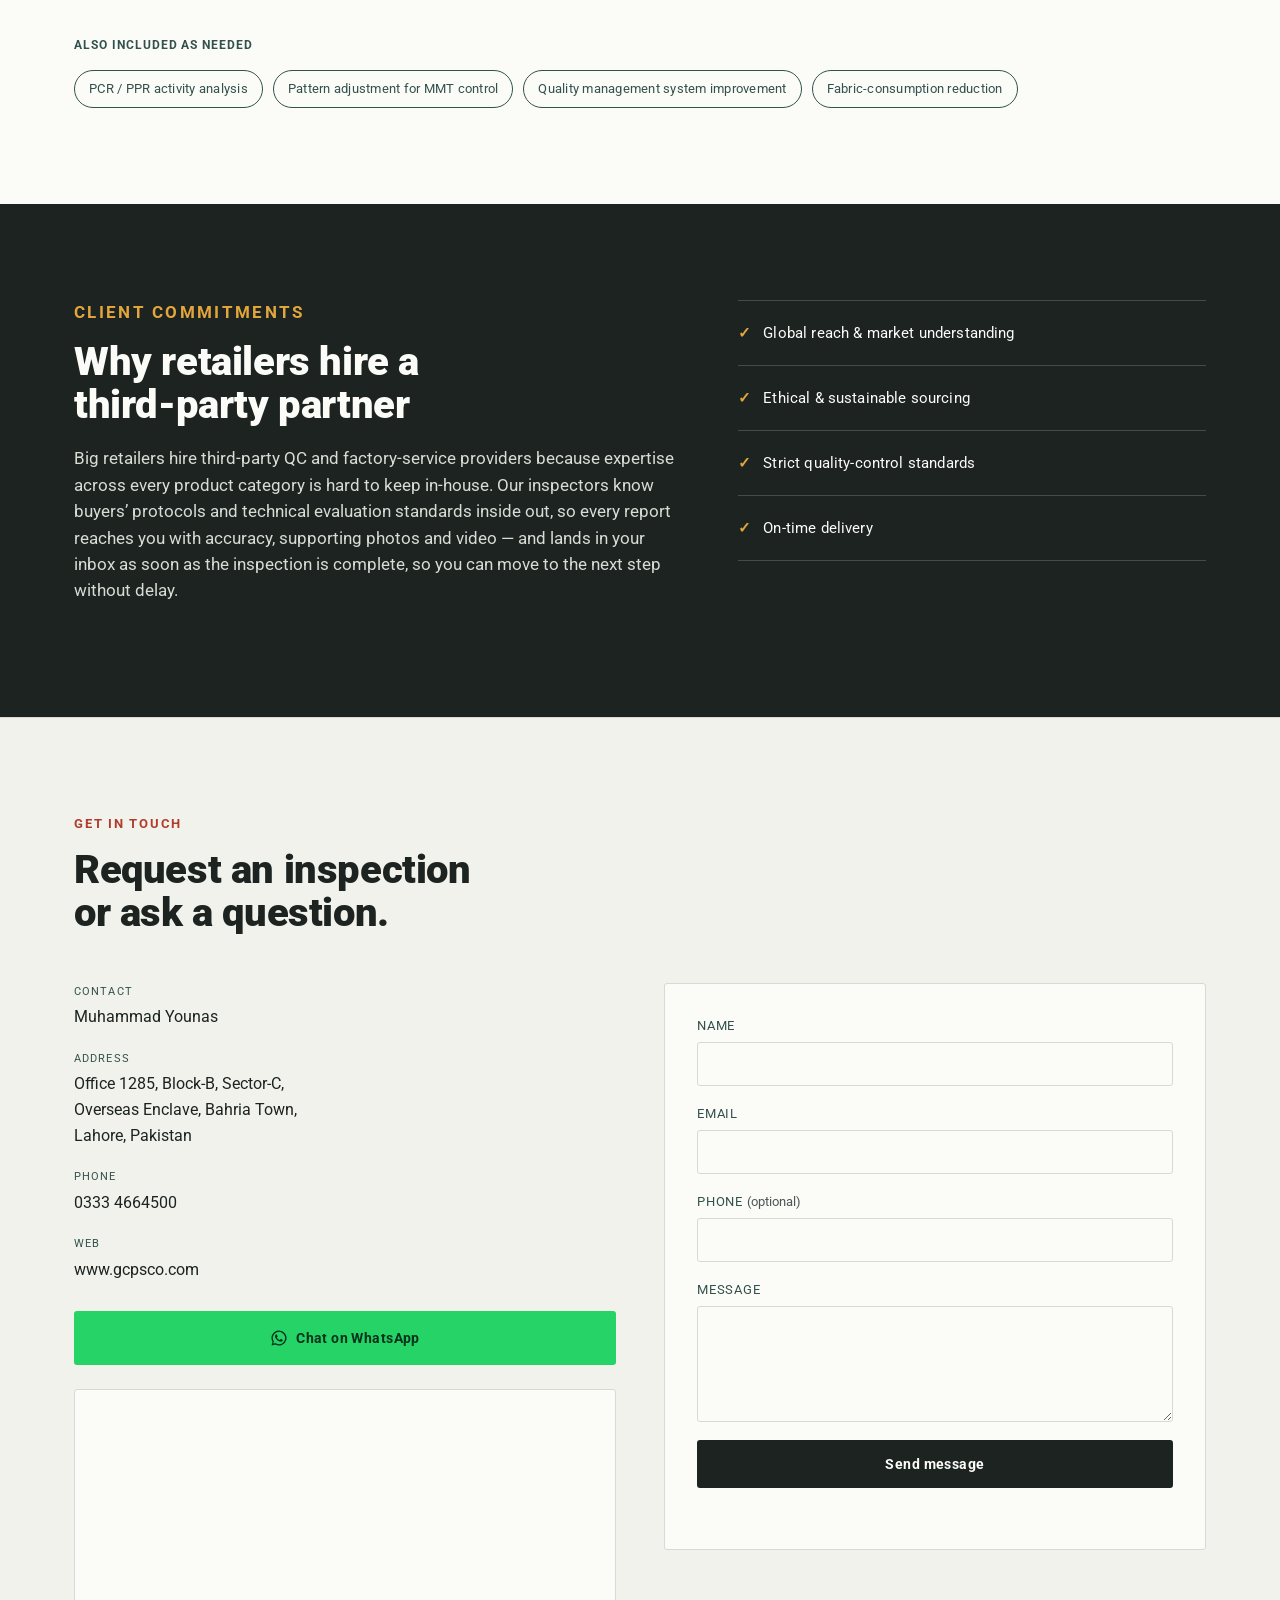
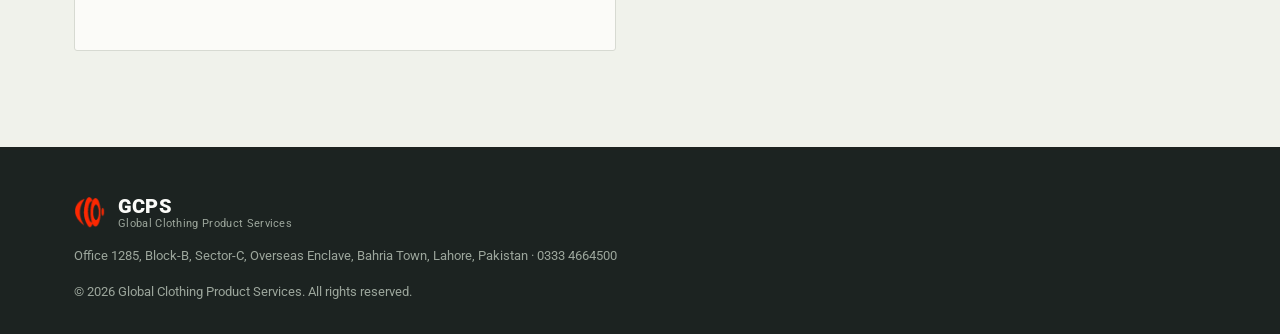
==== commit 1f4a4553: "index.html" ====
--- a/index.html
+++ b/index.html
@@ -72,20 +72,27 @@
         </div>
       </div>
 
-    <div class="coverage-strip">
-      <div class="container coverage-inner">
+ </section>
+
+<div class="coverage-strip">
+    <div class="container coverage-inner">
         <div class="coverage-group">
-          <span class="coverage-label">Categories inspected</span>
-          <span class="coverage-items">Woven &amp; Knit Garments &middot; Home Furnishing &middot; Sportswear &middot; Leather Goods &amp; Accessories &middot; Fabric</span>
-        </div>
+            <span class="coverage-label">Categories inspected</span>
+            <span class="coverage-items">
+                Woven & Knit Garments · Home Furnishing · Sportswear · Leather Goods & Accessories · Fabric
+            </span>
+        </div>
+
         <div class="coverage-divider" aria-hidden="true"></div>
+
         <div class="coverage-group">
-          <span class="coverage-label">Markets served</span>
-          <span class="coverage-items">Europe &middot; USA &middot; Australia &middot; Asia</span>
-        </div>
-      </div>
-    </div>
-  </section>
+            <span class="coverage-label">Markets served</span>
+            <span class="coverage-items">
+                Europe · USA · Australia · Asia
+            </span>
+        </div>
+    </div>
+</div>
 
   <!-- ABOUT -->
   <section class="about" id="about">
--- a/style.css
+++ b/style.css
@@ -173,19 +173,6 @@
 .hero h1{
   font-size: clamp(40px, 6vw, 68px);
   margin-bottom: 24px;
-}
-.hero-lead{ font-size: 18px; color: #D8DCD4; max-width: 46ch; }
-.hero-actions{ display: flex; gap: 16px; flex-wrap: wrap; margin-top: 8px; }
-
-.hero-stamp{ display: flex; justify-content: center; align-items: center; }
-.stamp-svg{
-  width: min(280px, 100%); height: auto; color: var(--stamp-red);
-  animation: stamp-press 0.6s cubic-bezier(.2,.9,.3,1.2) both;
-  animation-delay: 0.15s;
-}
-@keyframes stamp-press{
-  0%{ transform: scale(1.5) rotate(-8deg); opacity: 0; }
-  100%{ transform: scale(1) rotate(-8deg); opacity: 1; }
 }
 
 .coverage-strip{ background: var(--ink); color: var(--paper); }
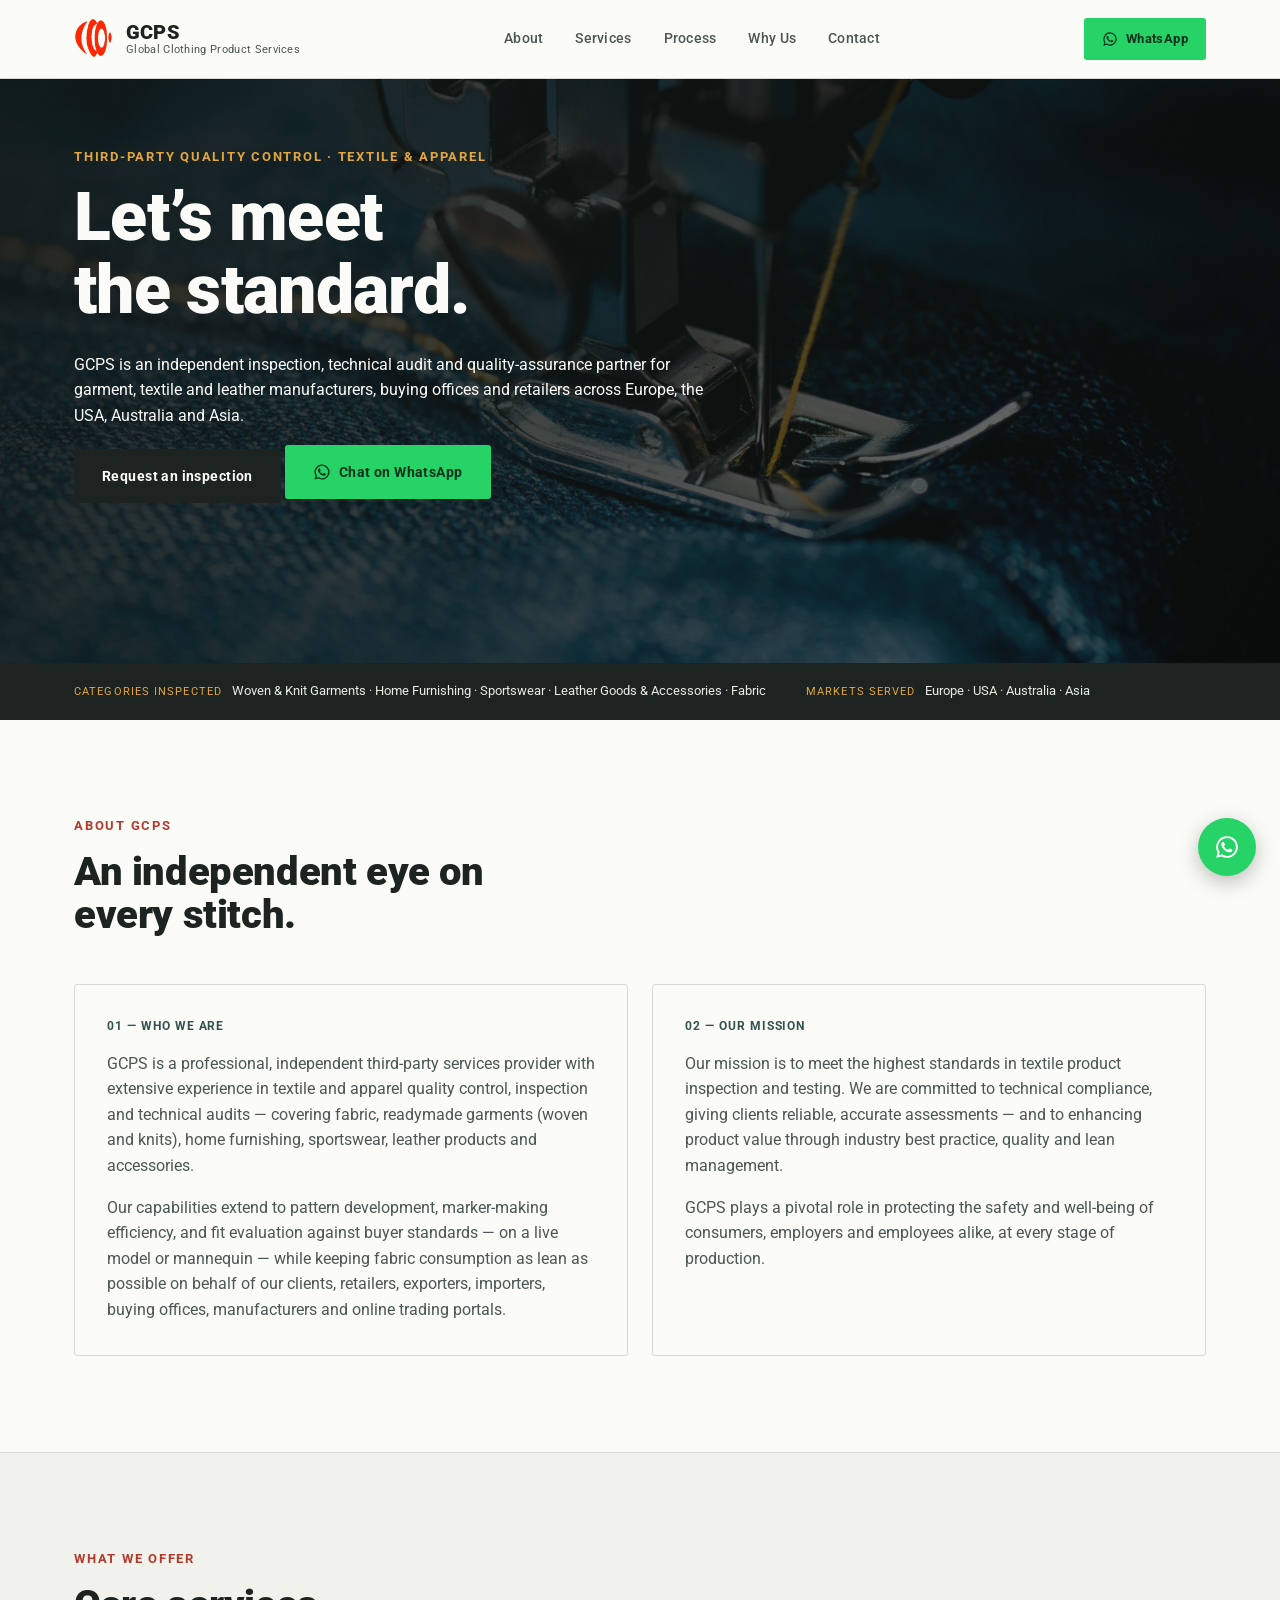
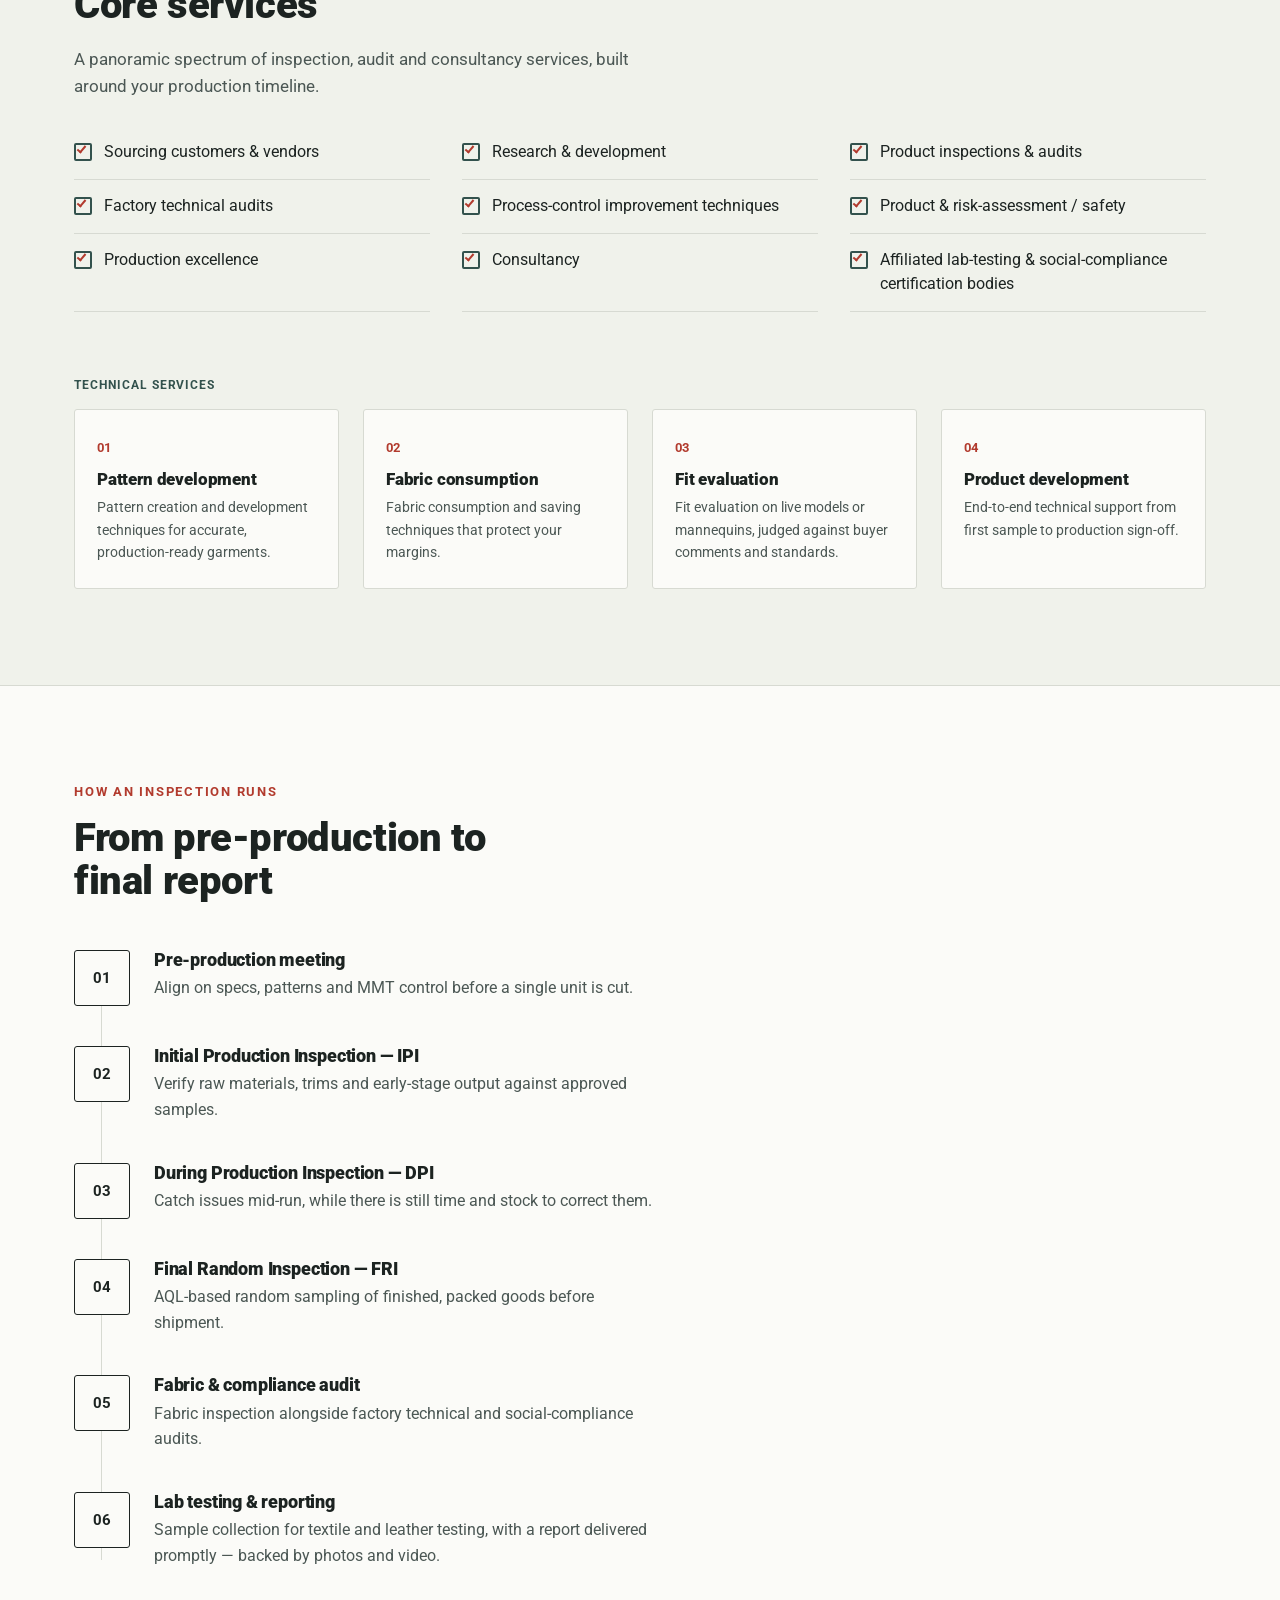
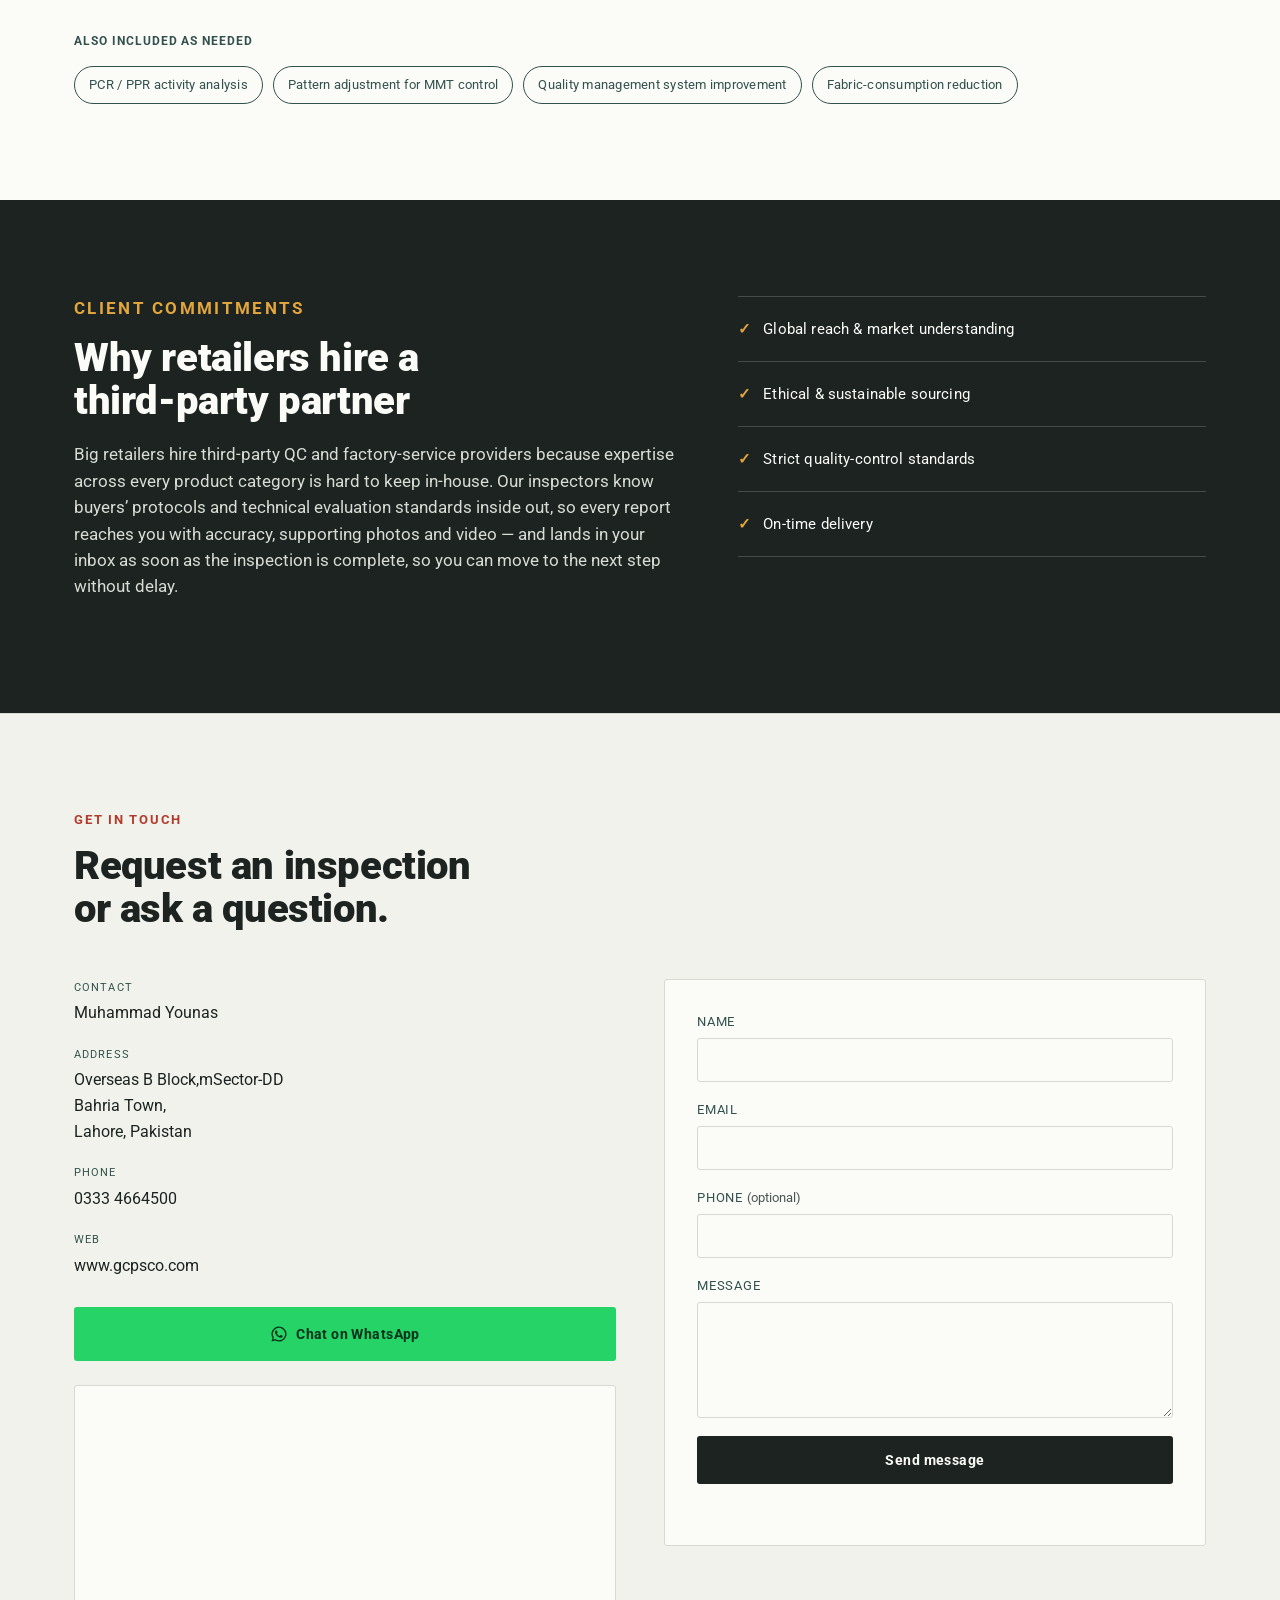
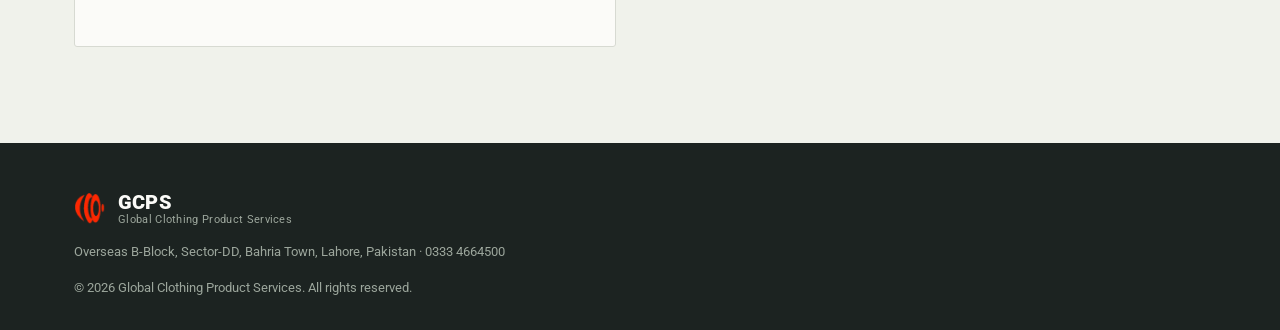
==== commit bb9ea51d: "index.html" ====
--- a/index.html
+++ b/index.html
@@ -289,7 +289,7 @@
             </div>
             <div>
               <dt>Address</dt>
-              <dd>Office 1285, Block-B, Sector-C,<br>Overseas Enclave, Bahria Town,<br>Lahore, Pakistan</dd>
+              <dd>Overseas B Block,mSector-DD<br>Bahria Town,<br>Lahore, Pakistan</dd>
             </div>
             <div>
               <dt>Phone</dt>
@@ -353,7 +353,7 @@
         <span class="brand-sub">Global Clothing Product Services</span>
       </span>
     </div>
-    <p class="footer-address">Office 1285, Block-B, Sector-C, Overseas Enclave, Bahria Town, Lahore, Pakistan &middot; <a href="tel:+923334664500">0333 4664500</a></p>
+    <p class="footer-address">Overseas B-Block, Sector-DD, Bahria Town, Lahore, Pakistan &middot; <a href="tel:+923334664500">0333 4664500</a></p>
     <p class="footer-copy">&copy; <span id="year"></span> Global Clothing Product Services. All rights reserved.</p>
   </div>
 </footer>
--- a/style.css
+++ b/style.css
@@ -156,7 +156,7 @@
    ========================================================================== */
 .hero{
   position: relative;
-  padding-top: 72px;
+  padding-top: 68px;
   color: var(--paper);
   background-image:
     linear-gradient(120deg, rgba(17,22,20,0.93) 0%, rgba(17,22,20,0.80) 45%, rgba(17,22,20,0.55) 100%),
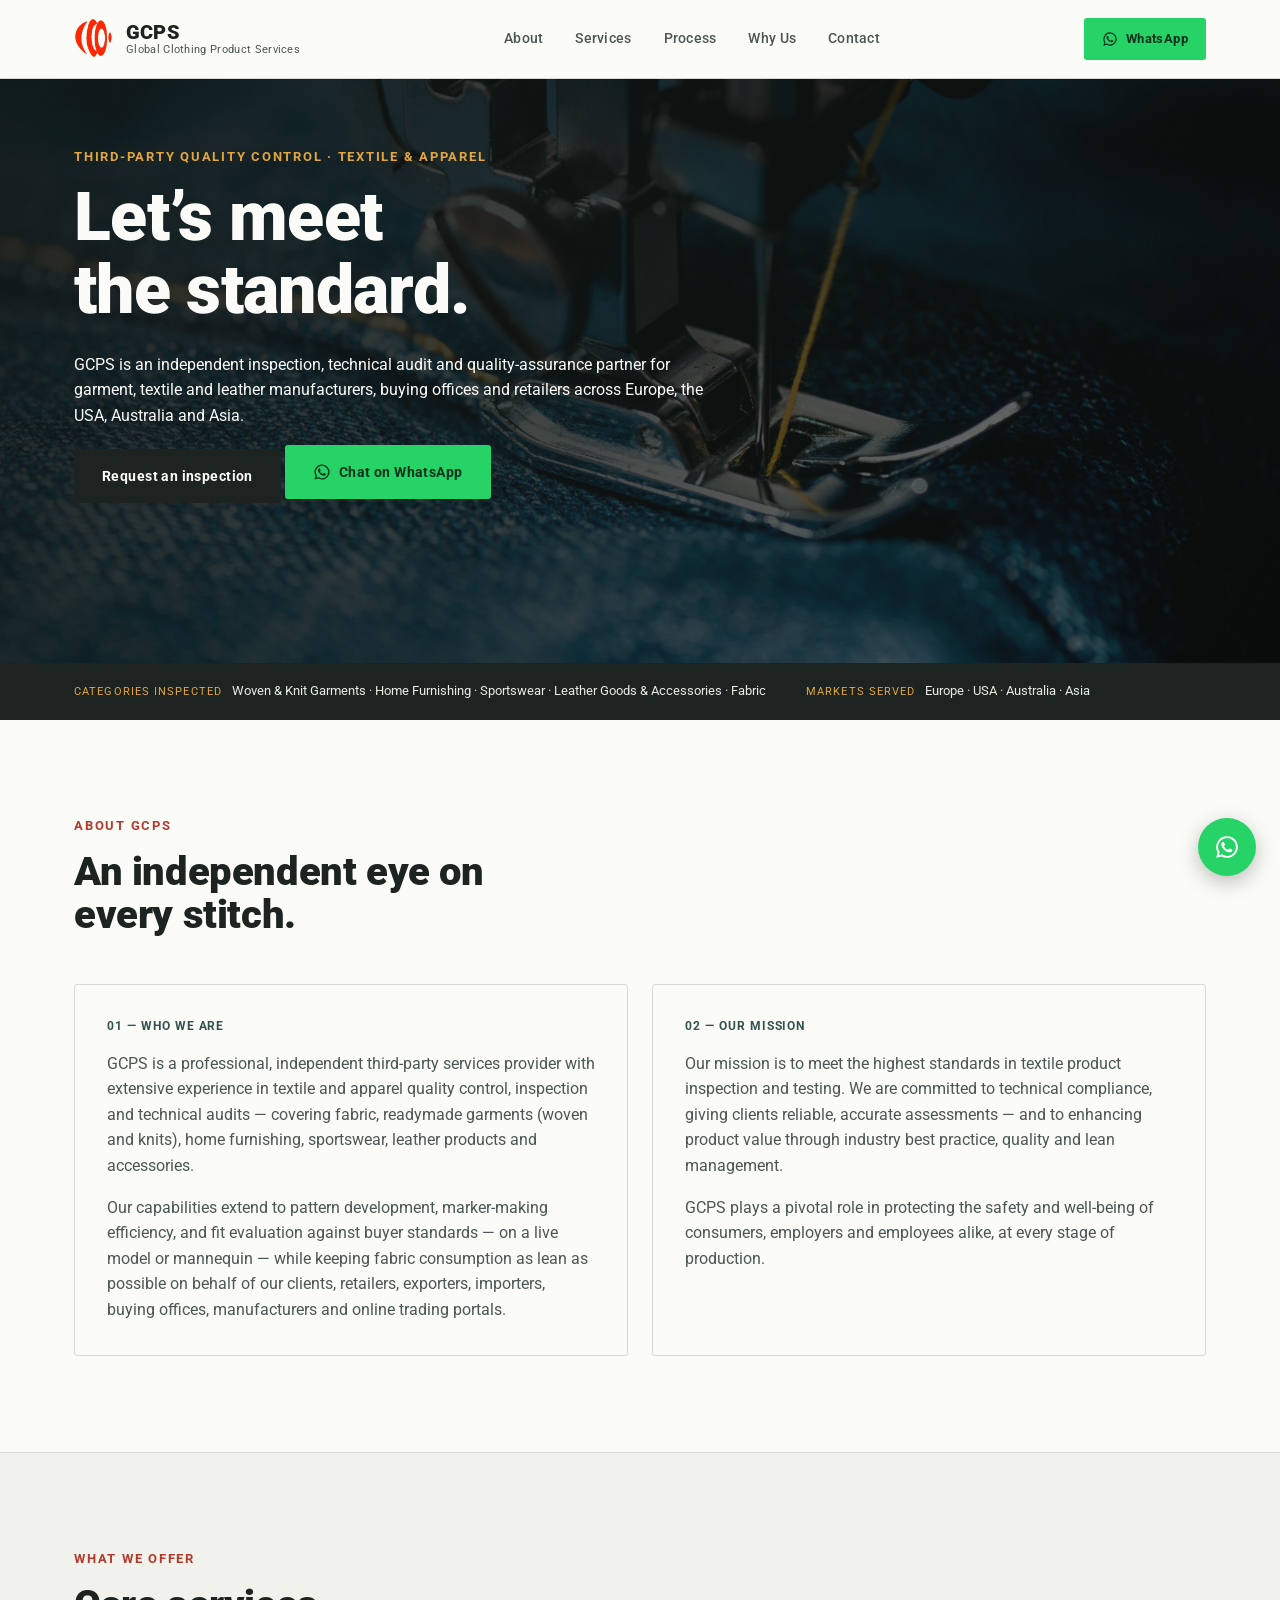
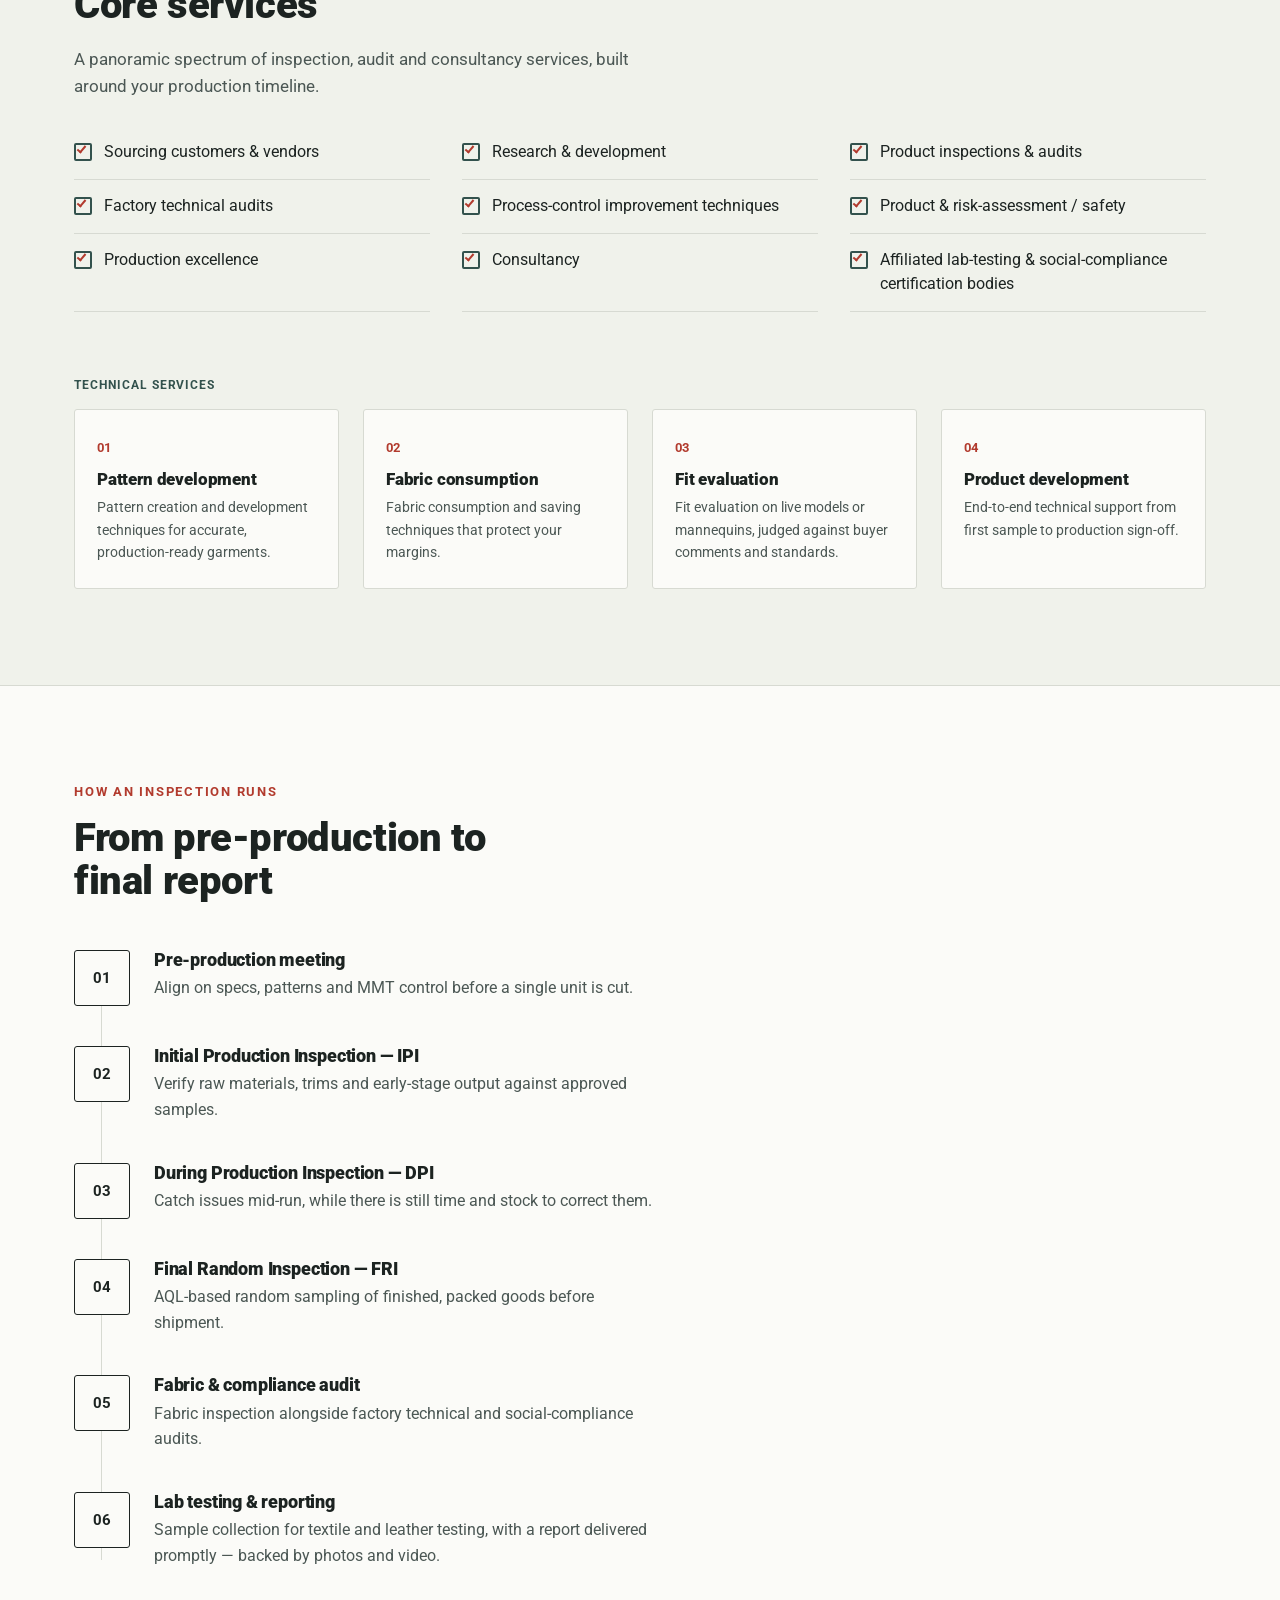
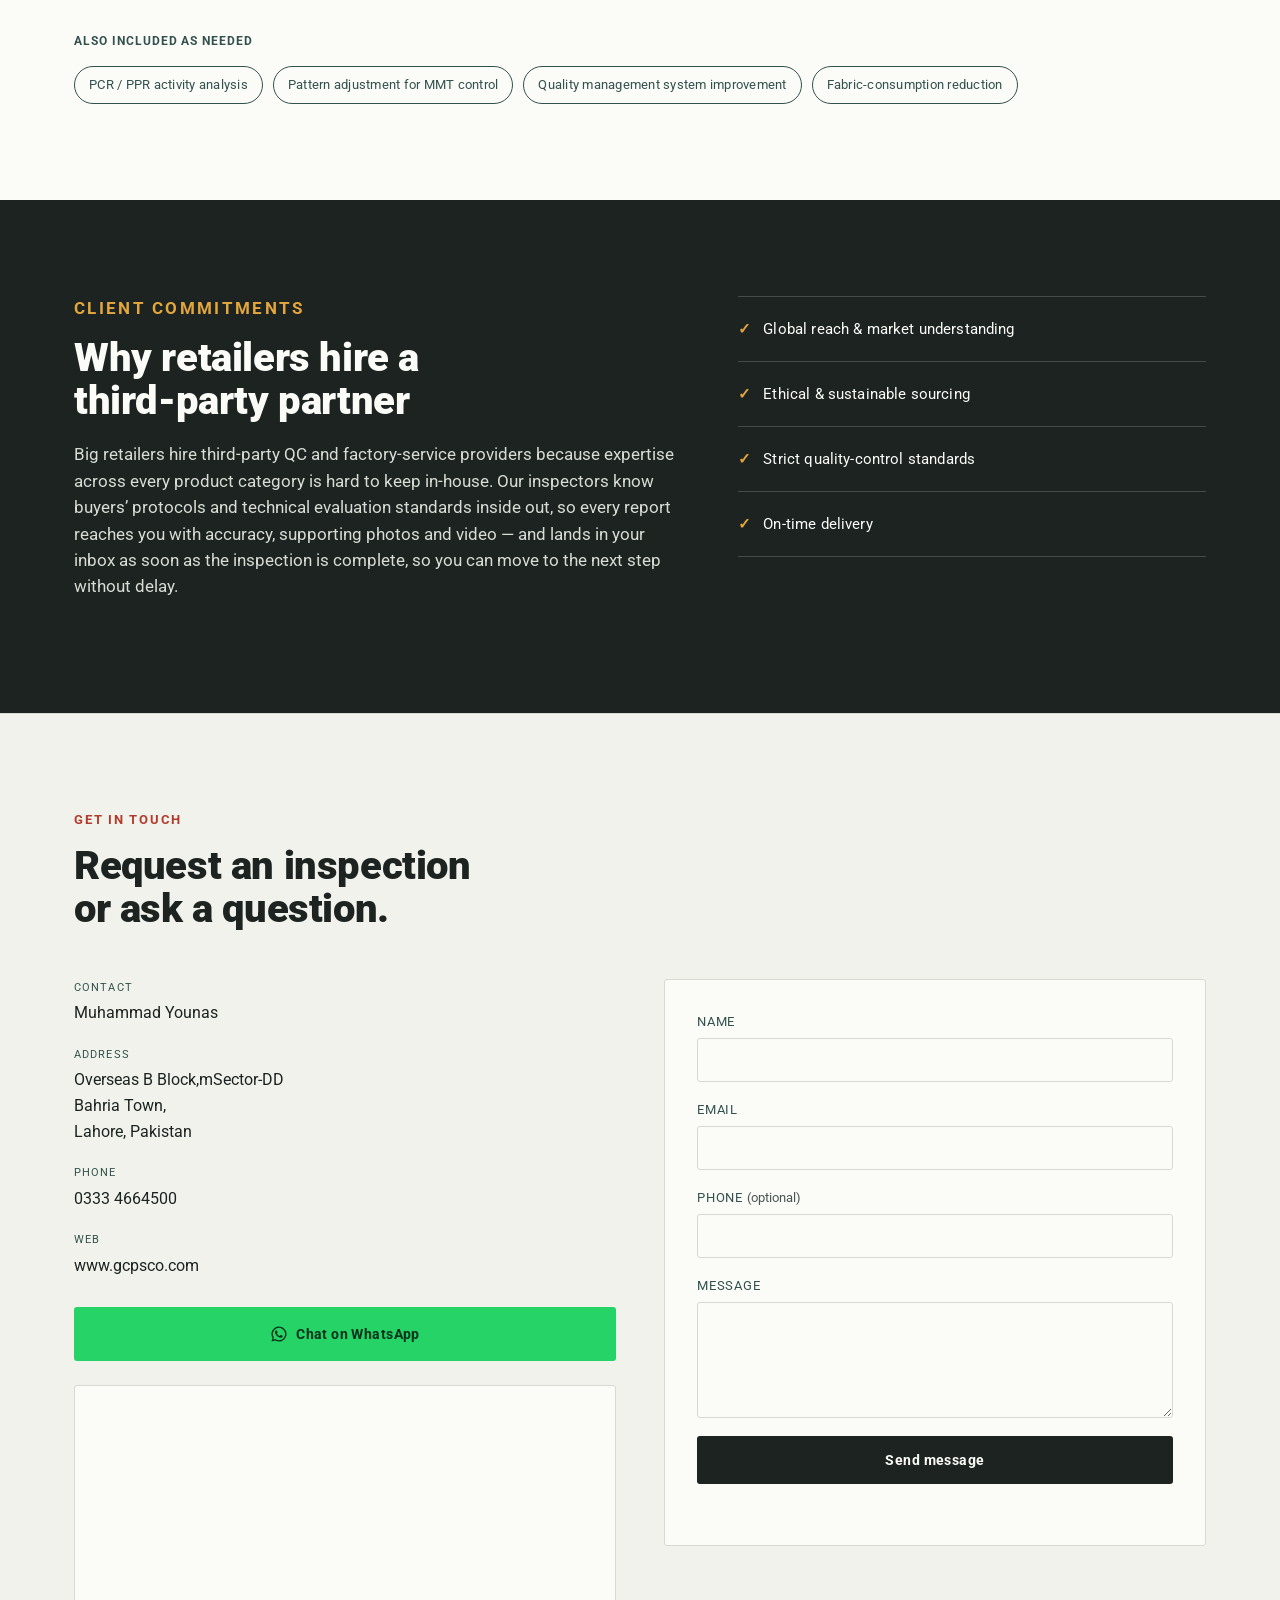
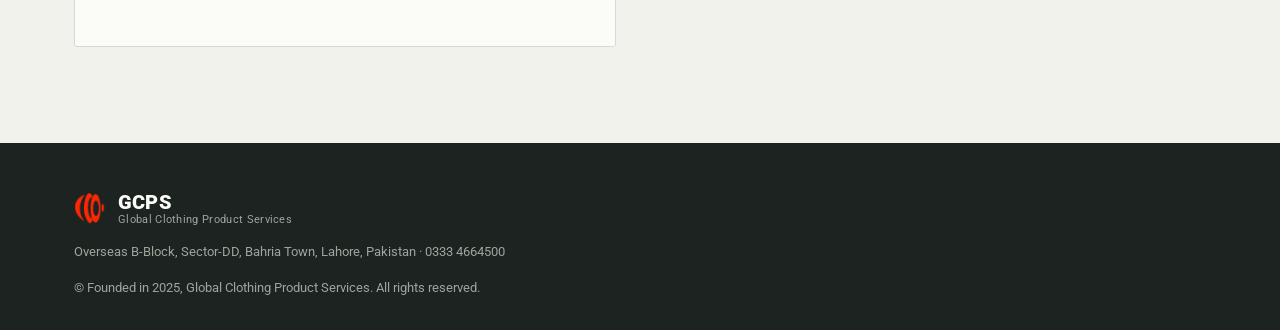
==== commit b9135799: "index.html" ====
--- a/index.html
+++ b/index.html
@@ -354,7 +354,7 @@
       </span>
     </div>
     <p class="footer-address">Overseas B-Block, Sector-DD, Bahria Town, Lahore, Pakistan &middot; <a href="tel:+923334664500">0333 4664500</a></p>
-    <p class="footer-copy">&copy; <span id="year"></span> Global Clothing Product Services. All rights reserved.</p>
+    <p class="footer-copy">&copy; Founded in 2025, Global Clothing Product Services. All rights reserved.</p>
   </div>
 </footer>
 
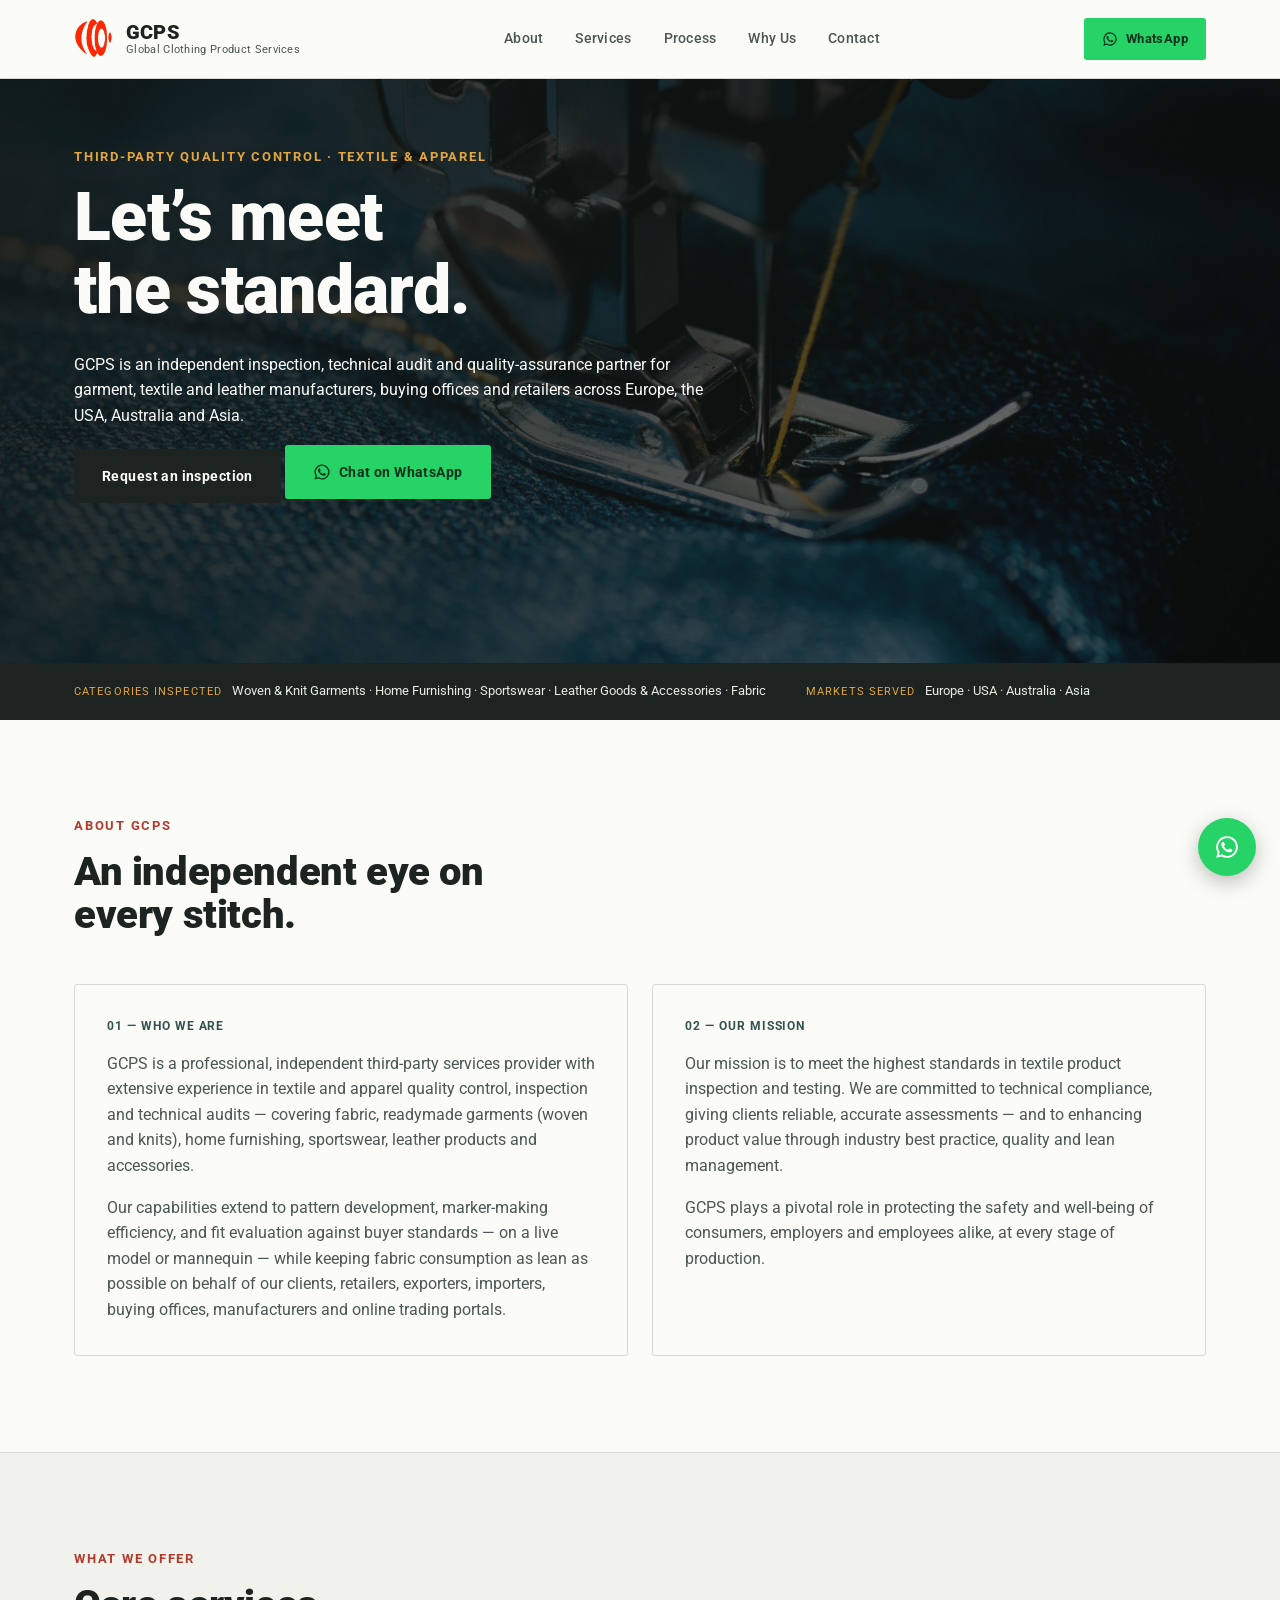
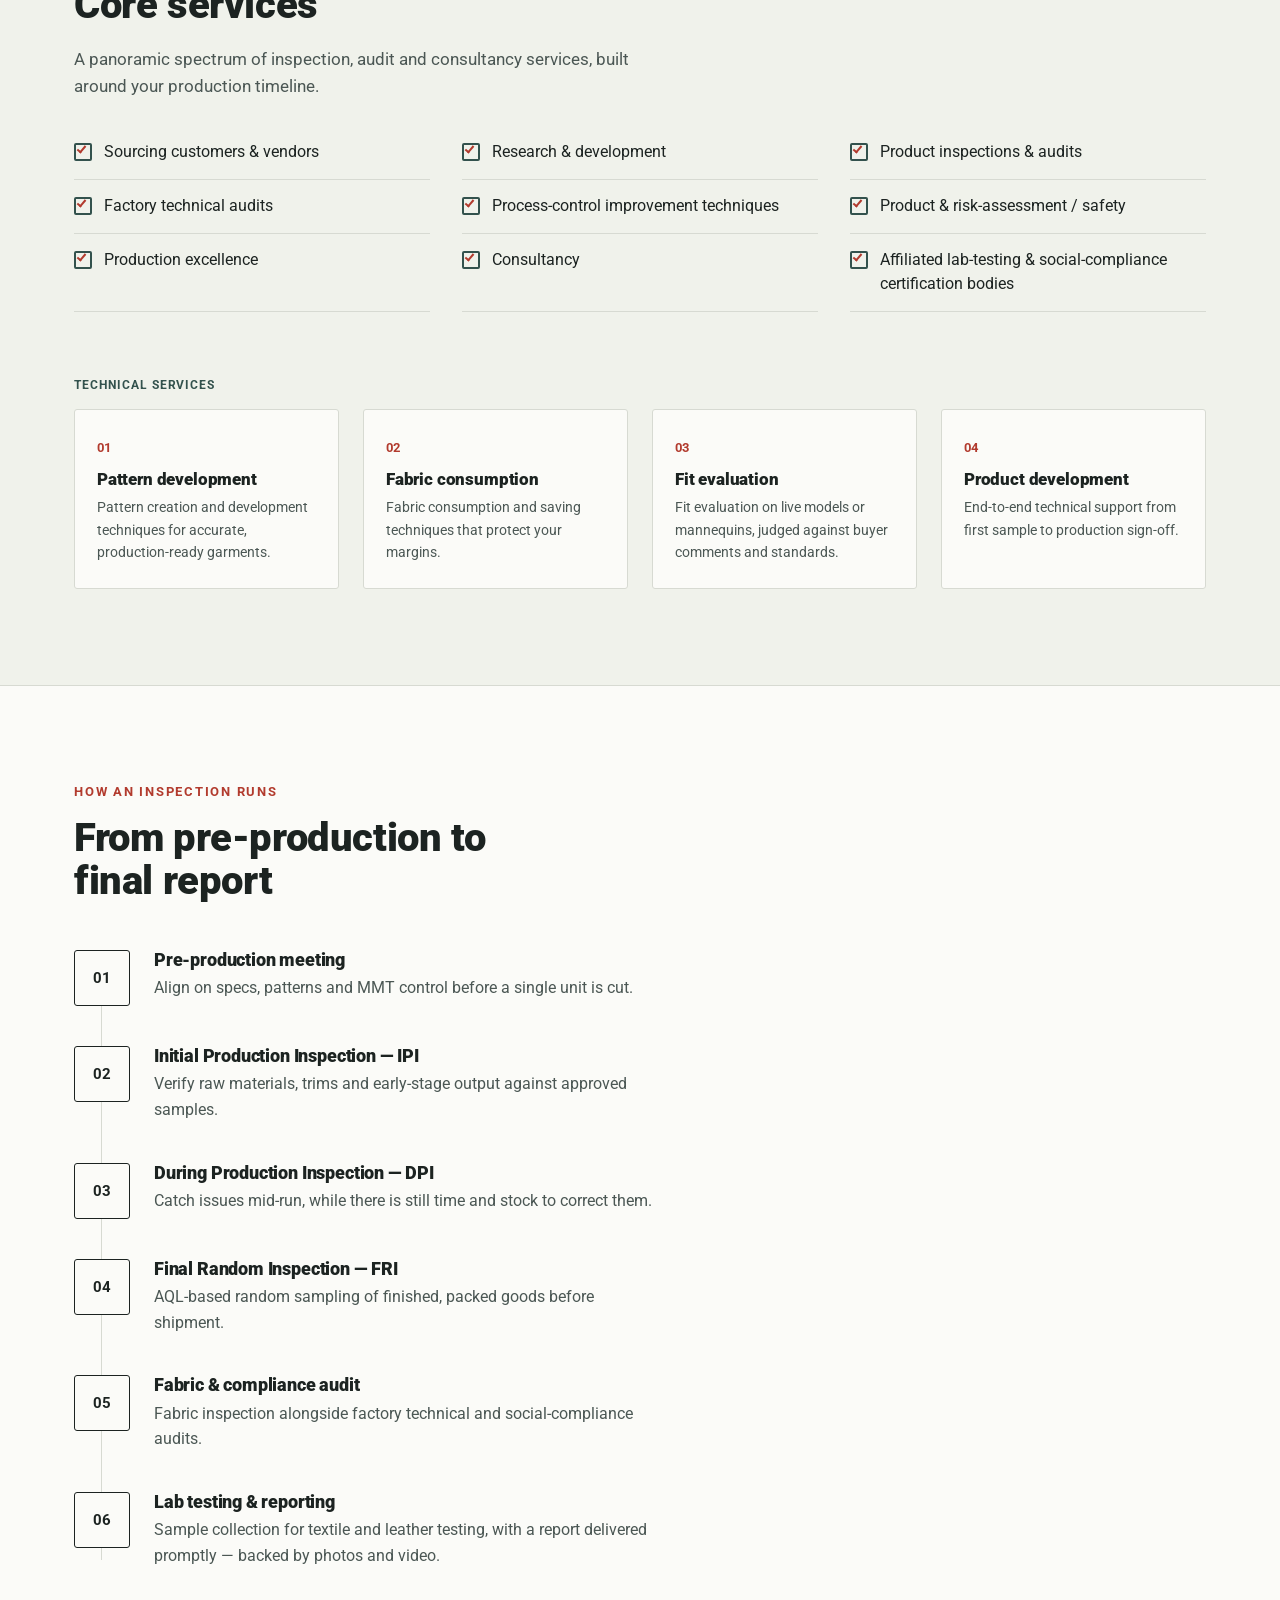
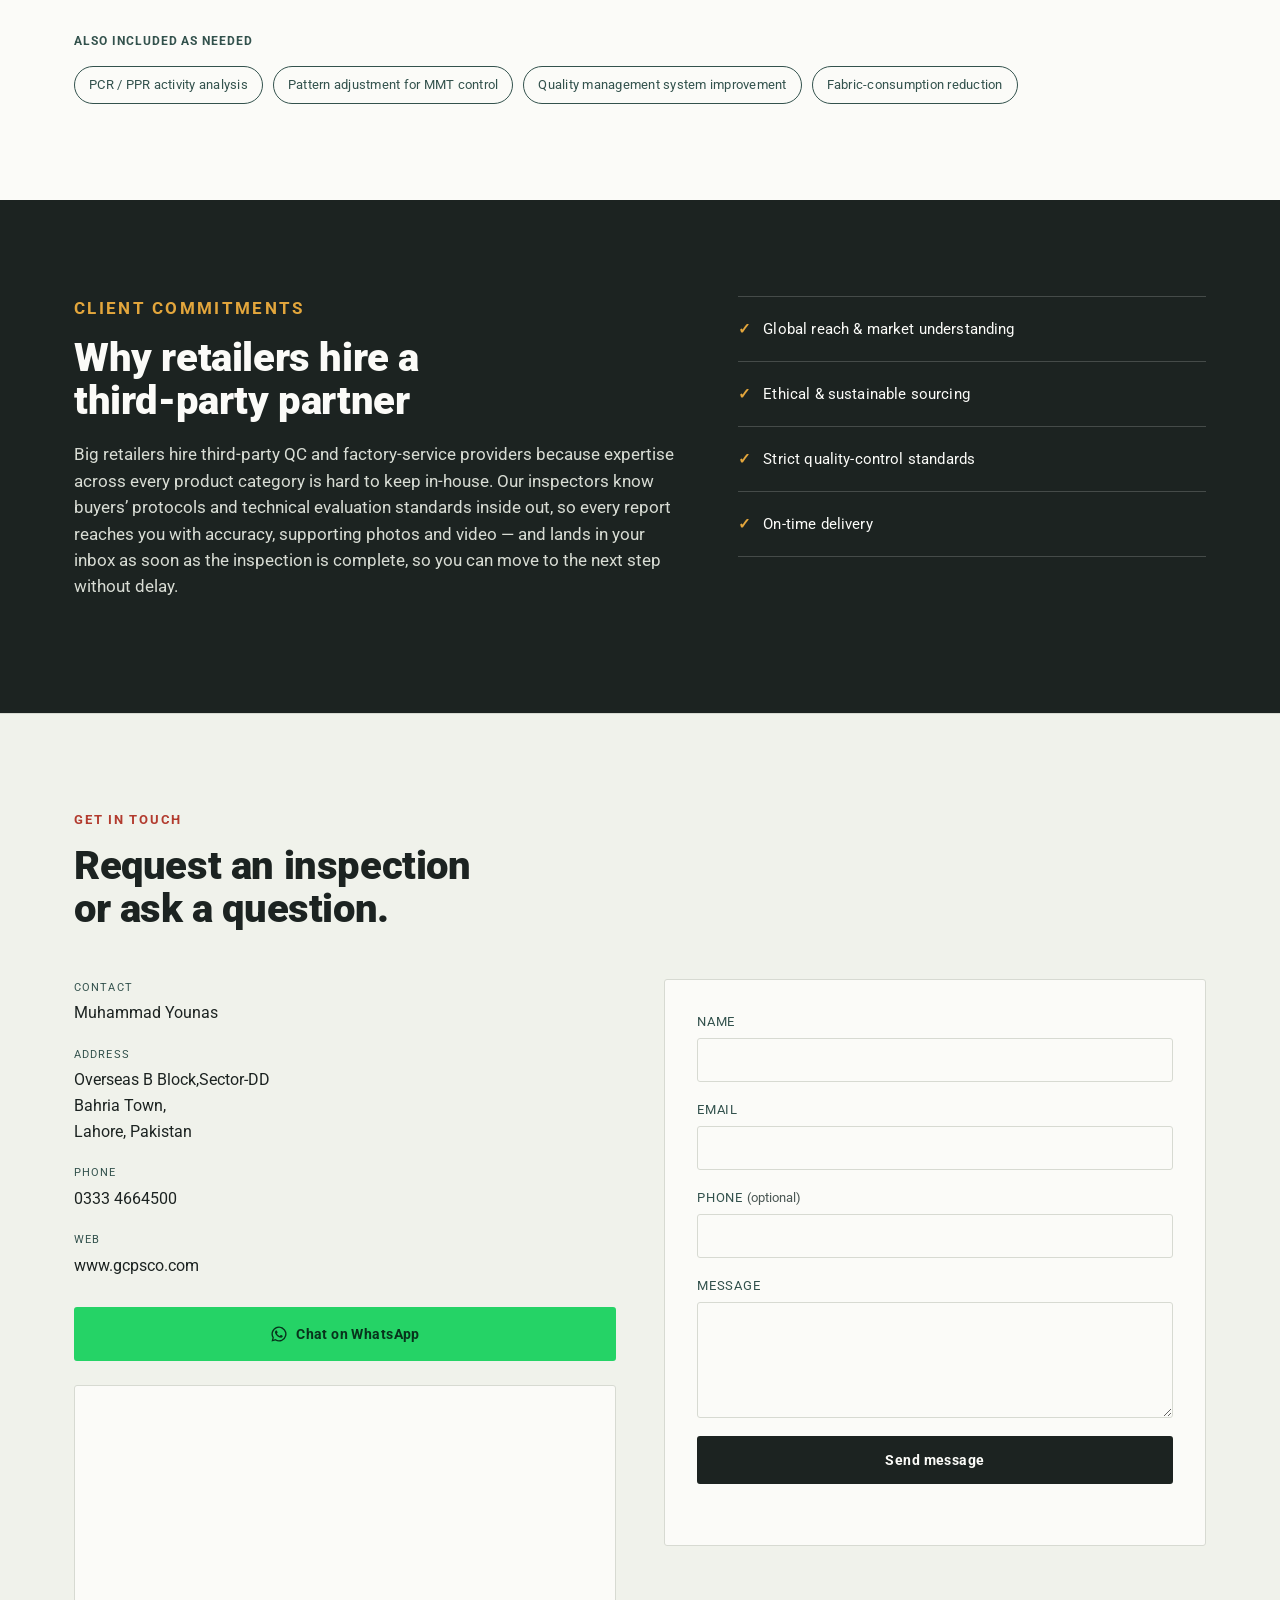
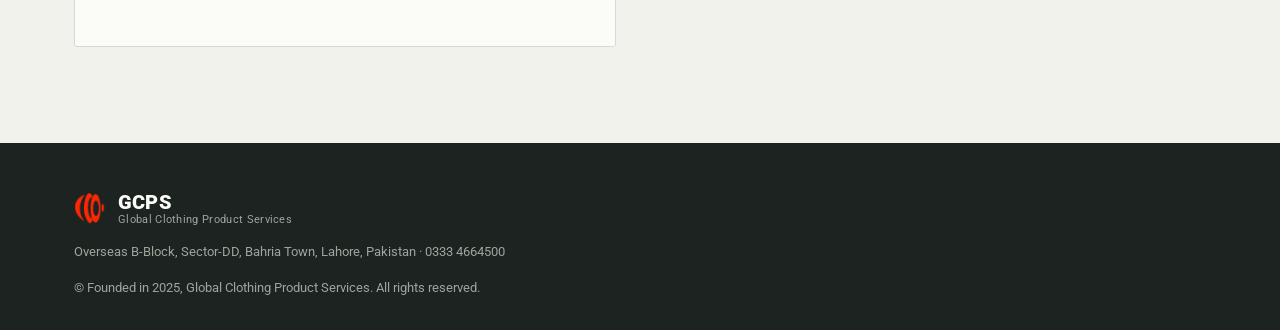
==== commit 473ef5cc: "index.html" ====
--- a/index.html
+++ b/index.html
@@ -289,7 +289,7 @@
             </div>
             <div>
               <dt>Address</dt>
-              <dd>Overseas B Block,mSector-DD<br>Bahria Town,<br>Lahore, Pakistan</dd>
+              <dd>Overseas B Block,Sector-DD<br>Bahria Town,<br>Lahore, Pakistan</dd>
             </div>
             <div>
               <dt>Phone</dt>
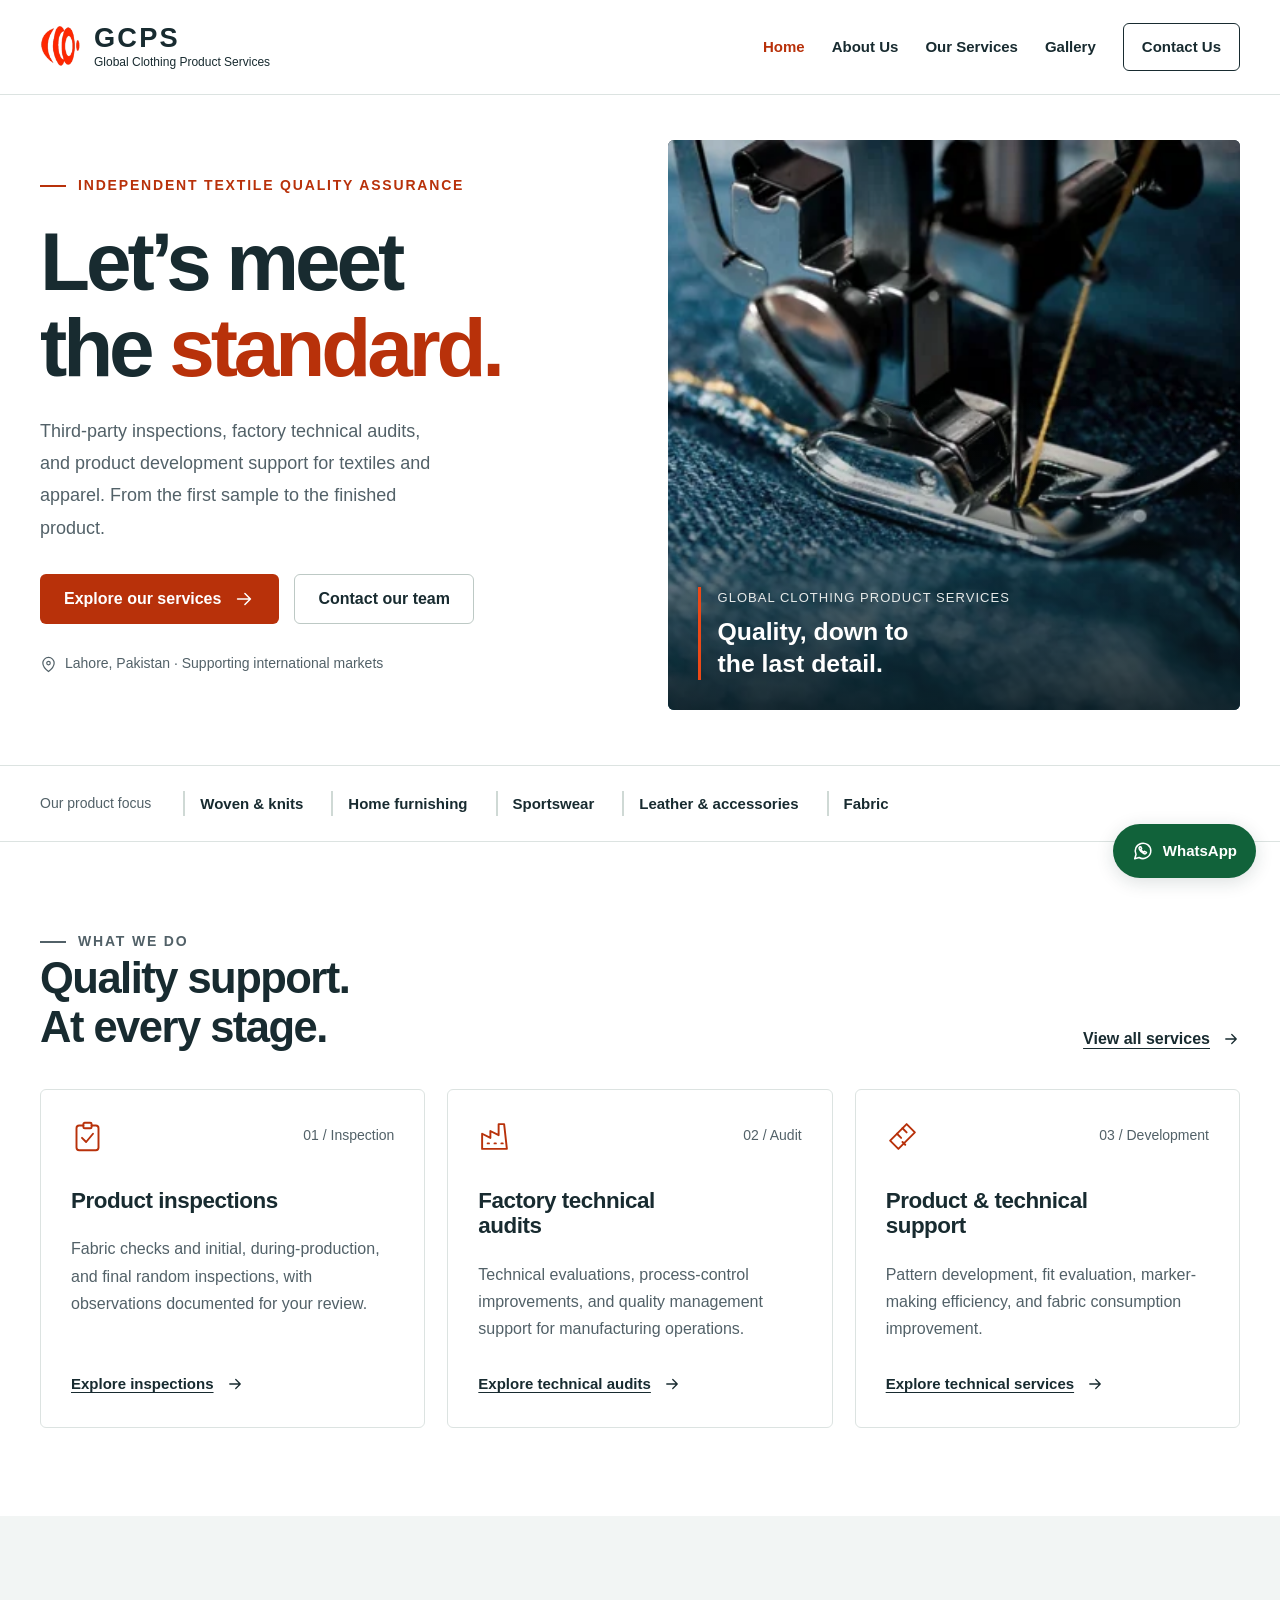
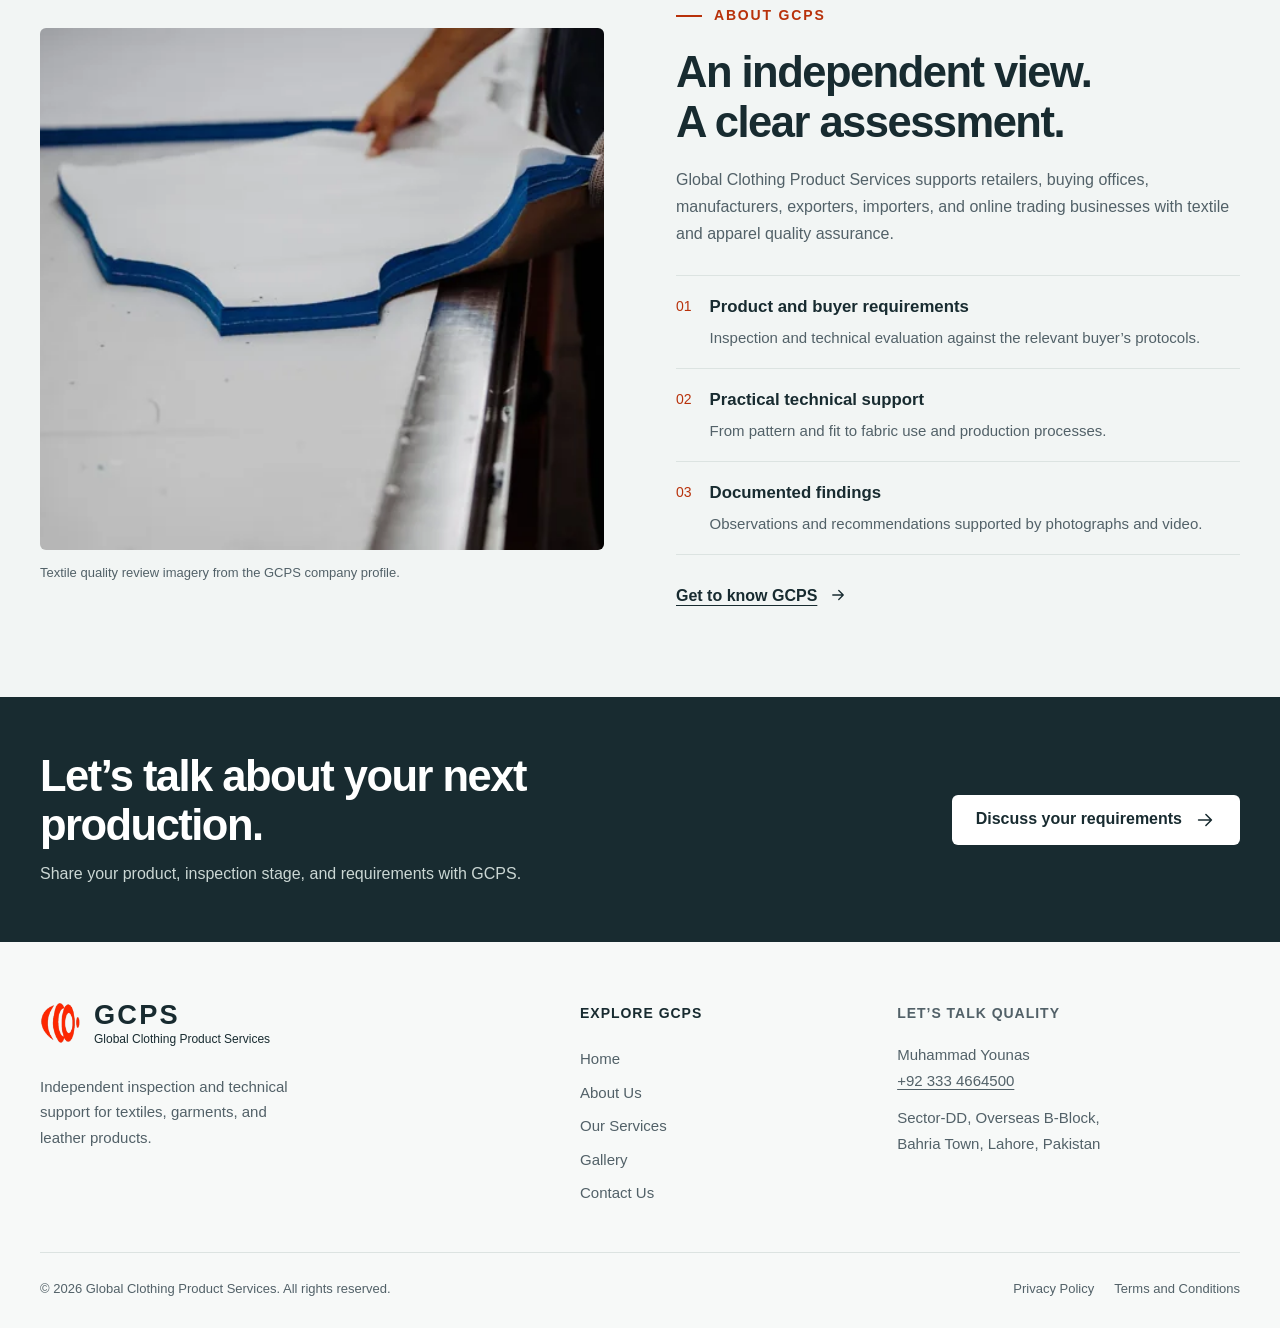
==== commit 83fab7a3: "Add files via upload" ====
--- a/index.html
+++ b/index.html
@@ -1,371 +1,332 @@
 <!DOCTYPE html>
 <html lang="en">
-<head>
-<meta charset="UTF-8" />
-<meta name="viewport" content="width=device-width, initial-scale=1.0" />
-<title>GCPS — Global Clothing Product Services | Textile &amp; Apparel Quality Control</title>
-<meta name="description" content="Global Clothing Product Services (GCPS) is an independent third-party quality control, inspection and technical audit partner for garment, textile and leather manufacturers, buying offices and retailers." />
-
-<link rel="preconnect" href="https://fonts.googleapis.com">
-<link rel="preconnect" href="https://fonts.gstatic.com" crossorigin>
-<link href="https://fonts.googleapis.com/css2?family=Roboto:wght@400;500;700;900&display=swap" rel="stylesheet">
-
-<link rel="icon" type="image/png" href="[data-uri]" />
-<link rel="apple-touch-icon" href="[data-uri]" />
-<link rel="stylesheet" href="style.css" />
-</head>
-<body>
-
-<a class="skip-link" href="#main">Skip to content</a>
-
-<header class="site-header" id="top">
-  <div class="header-inner container">
-    <a class="brand" href="#top" aria-label="GCPS home">
-      <span class="brand-mark">
-        <img src="[data-uri]